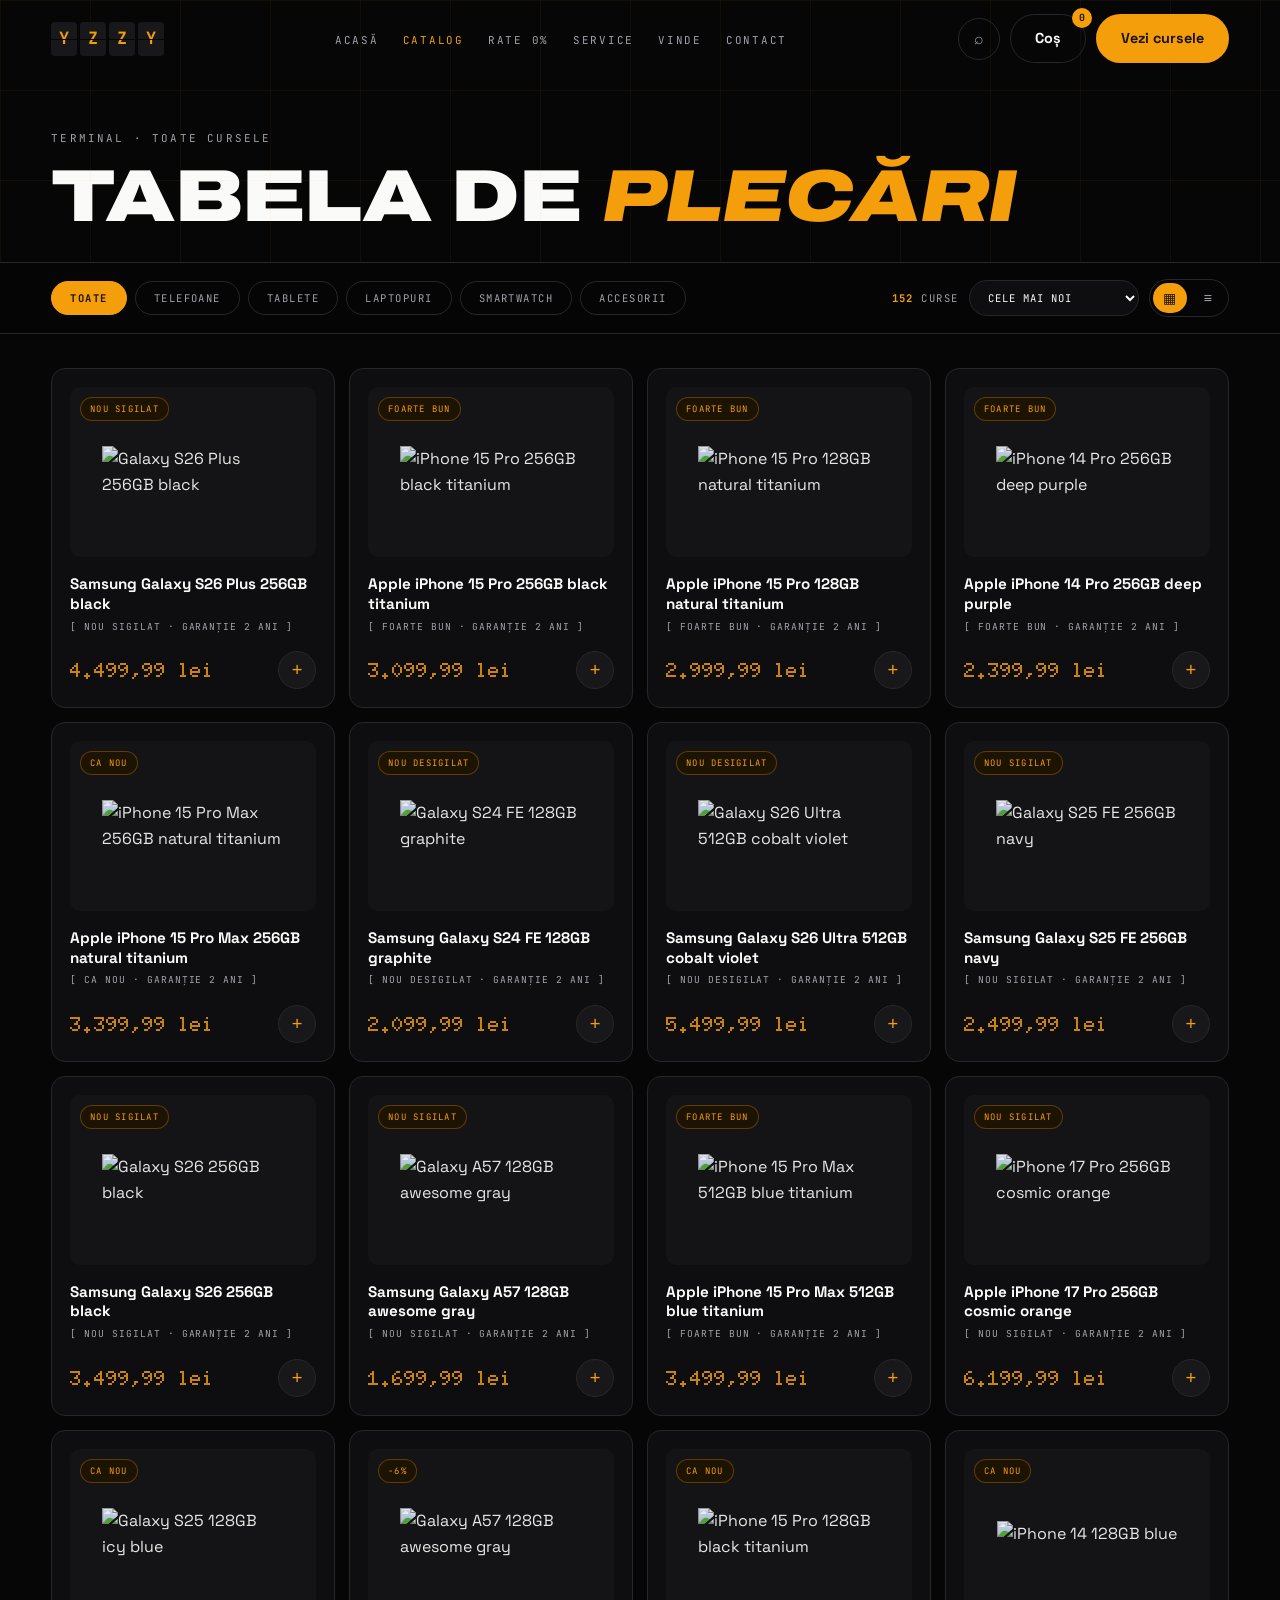
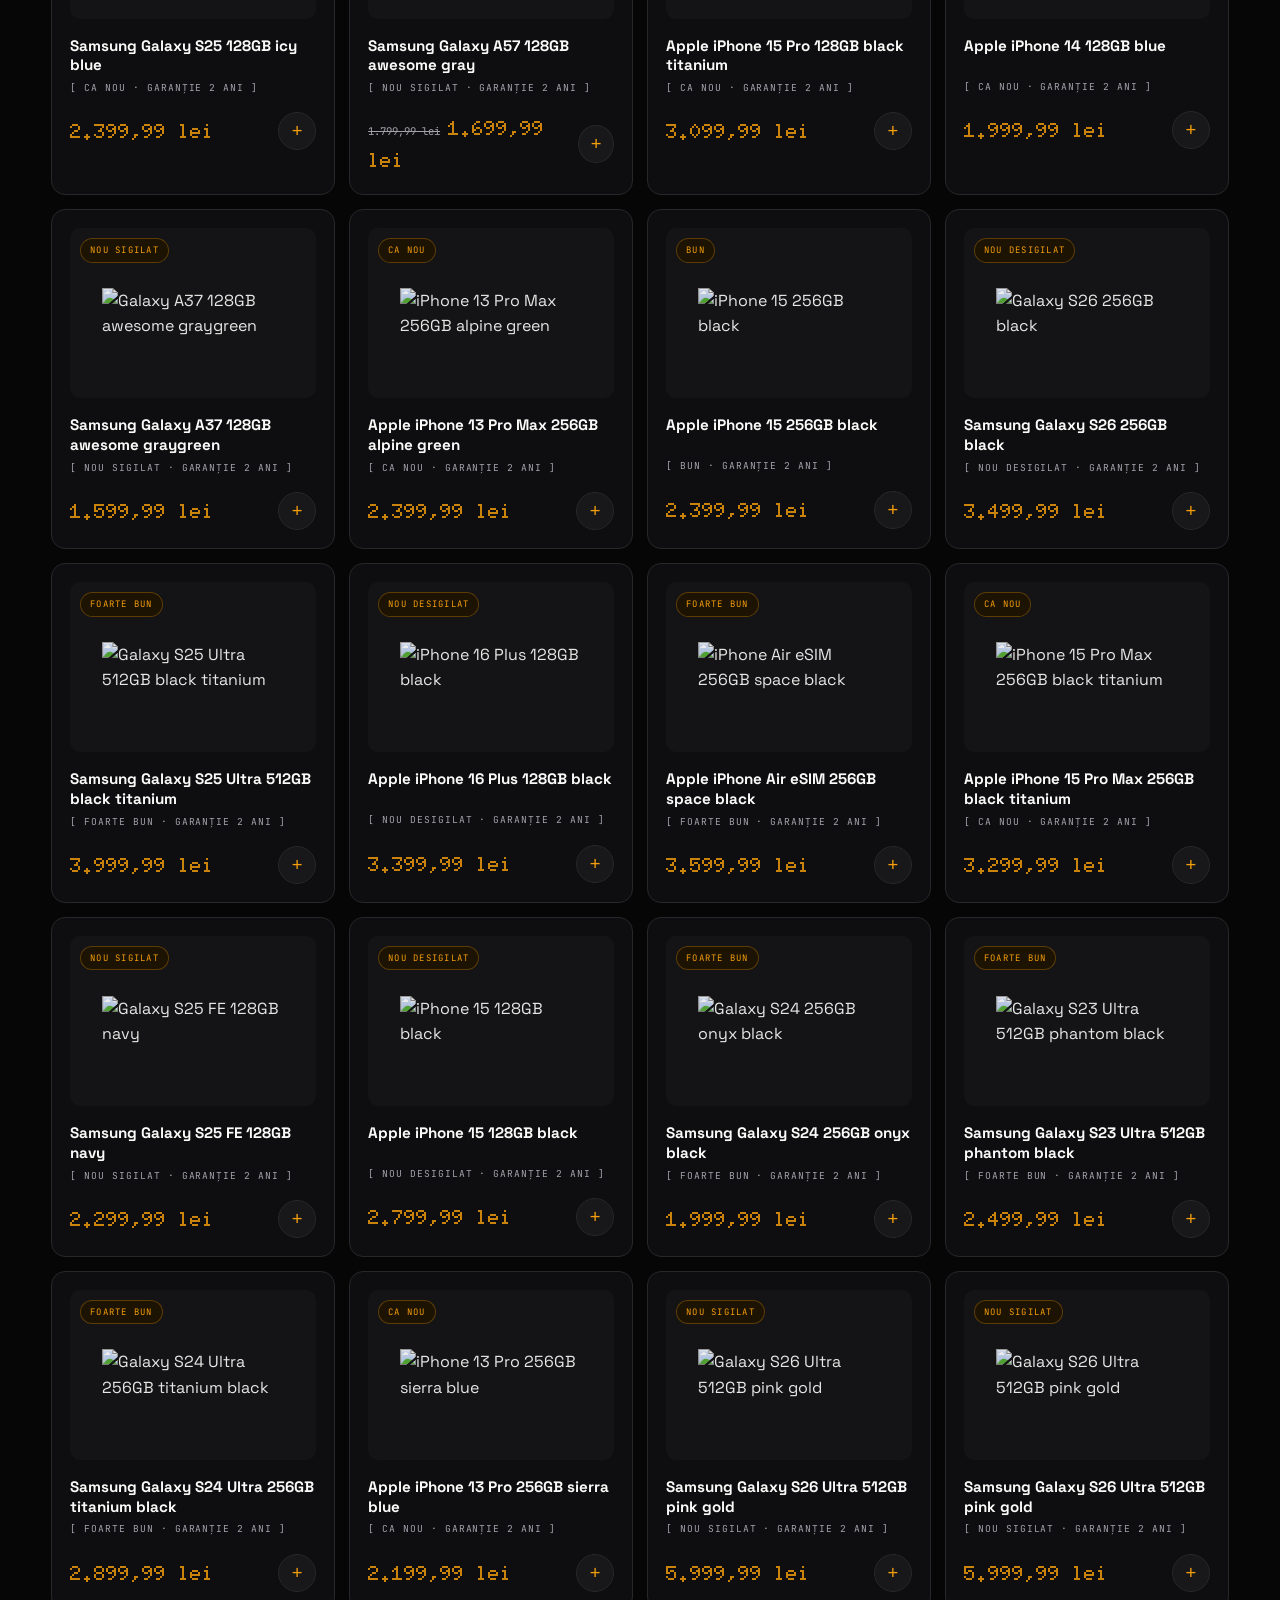
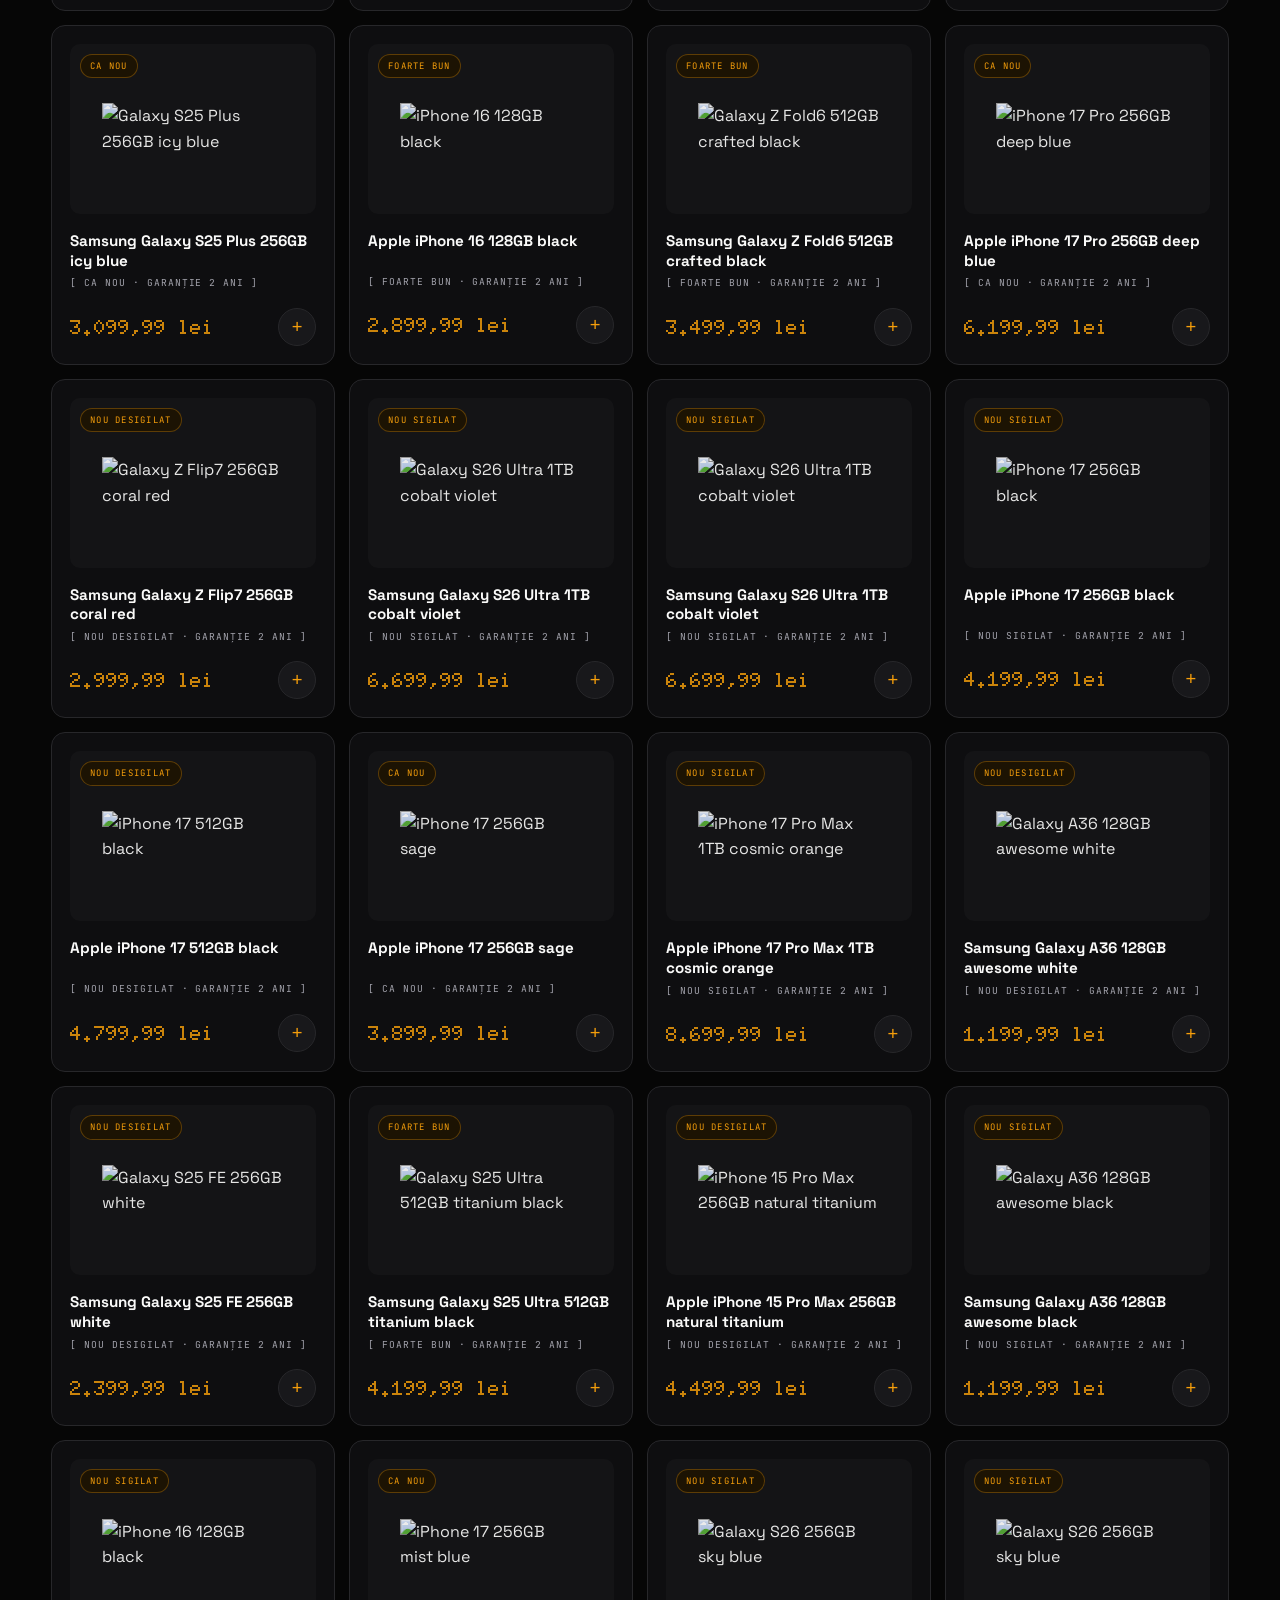
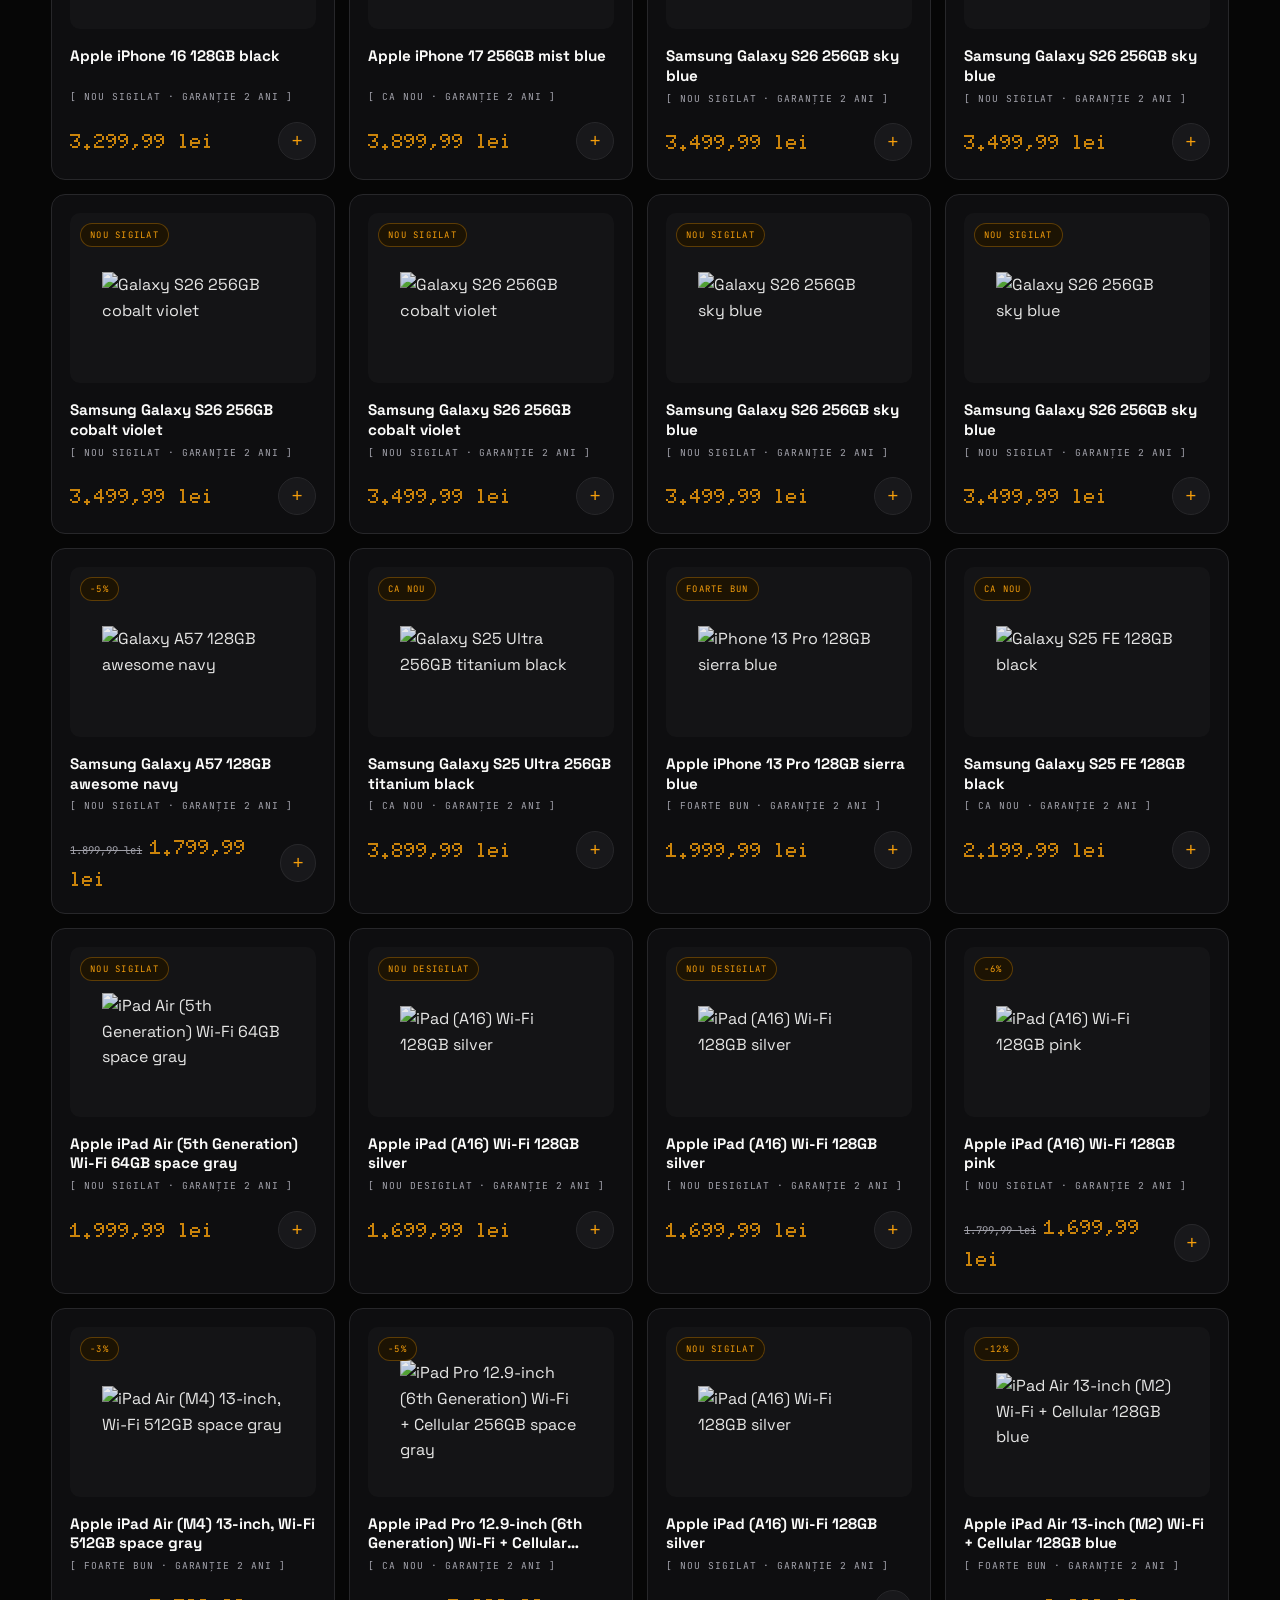
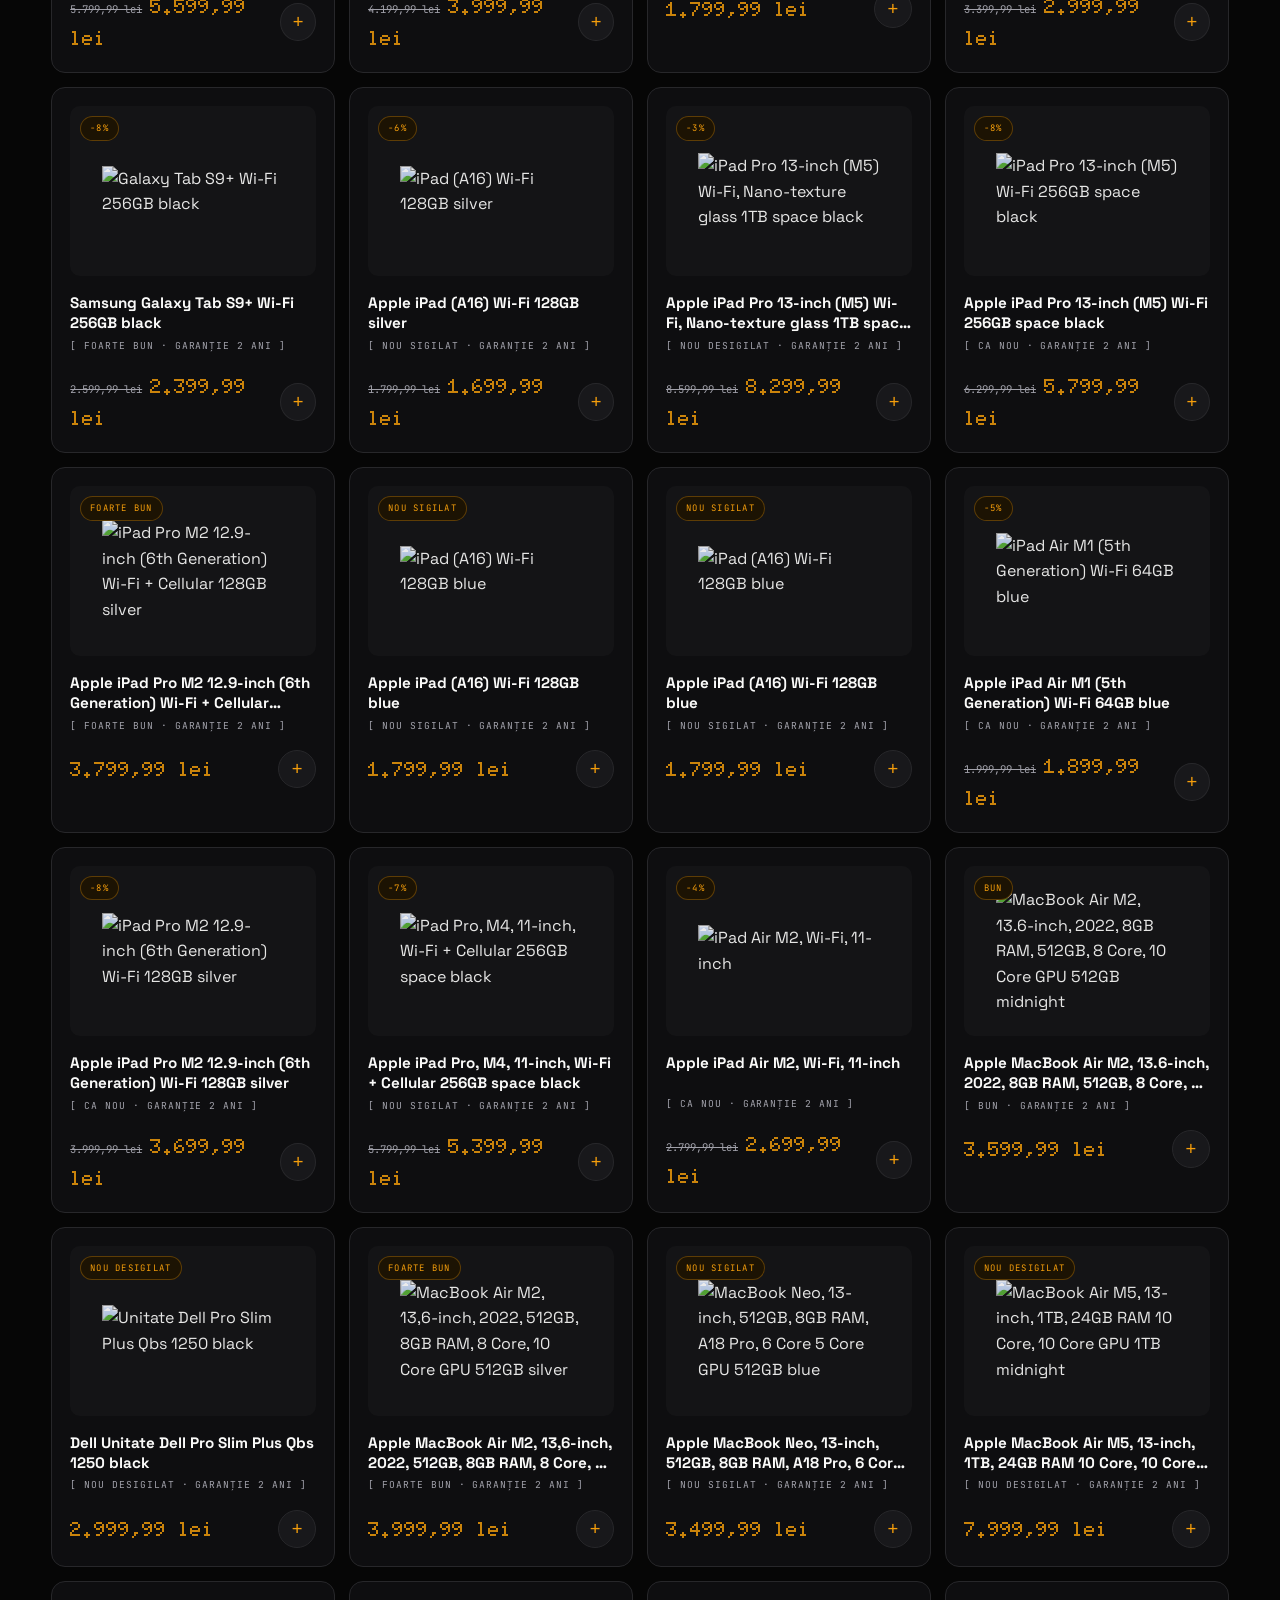
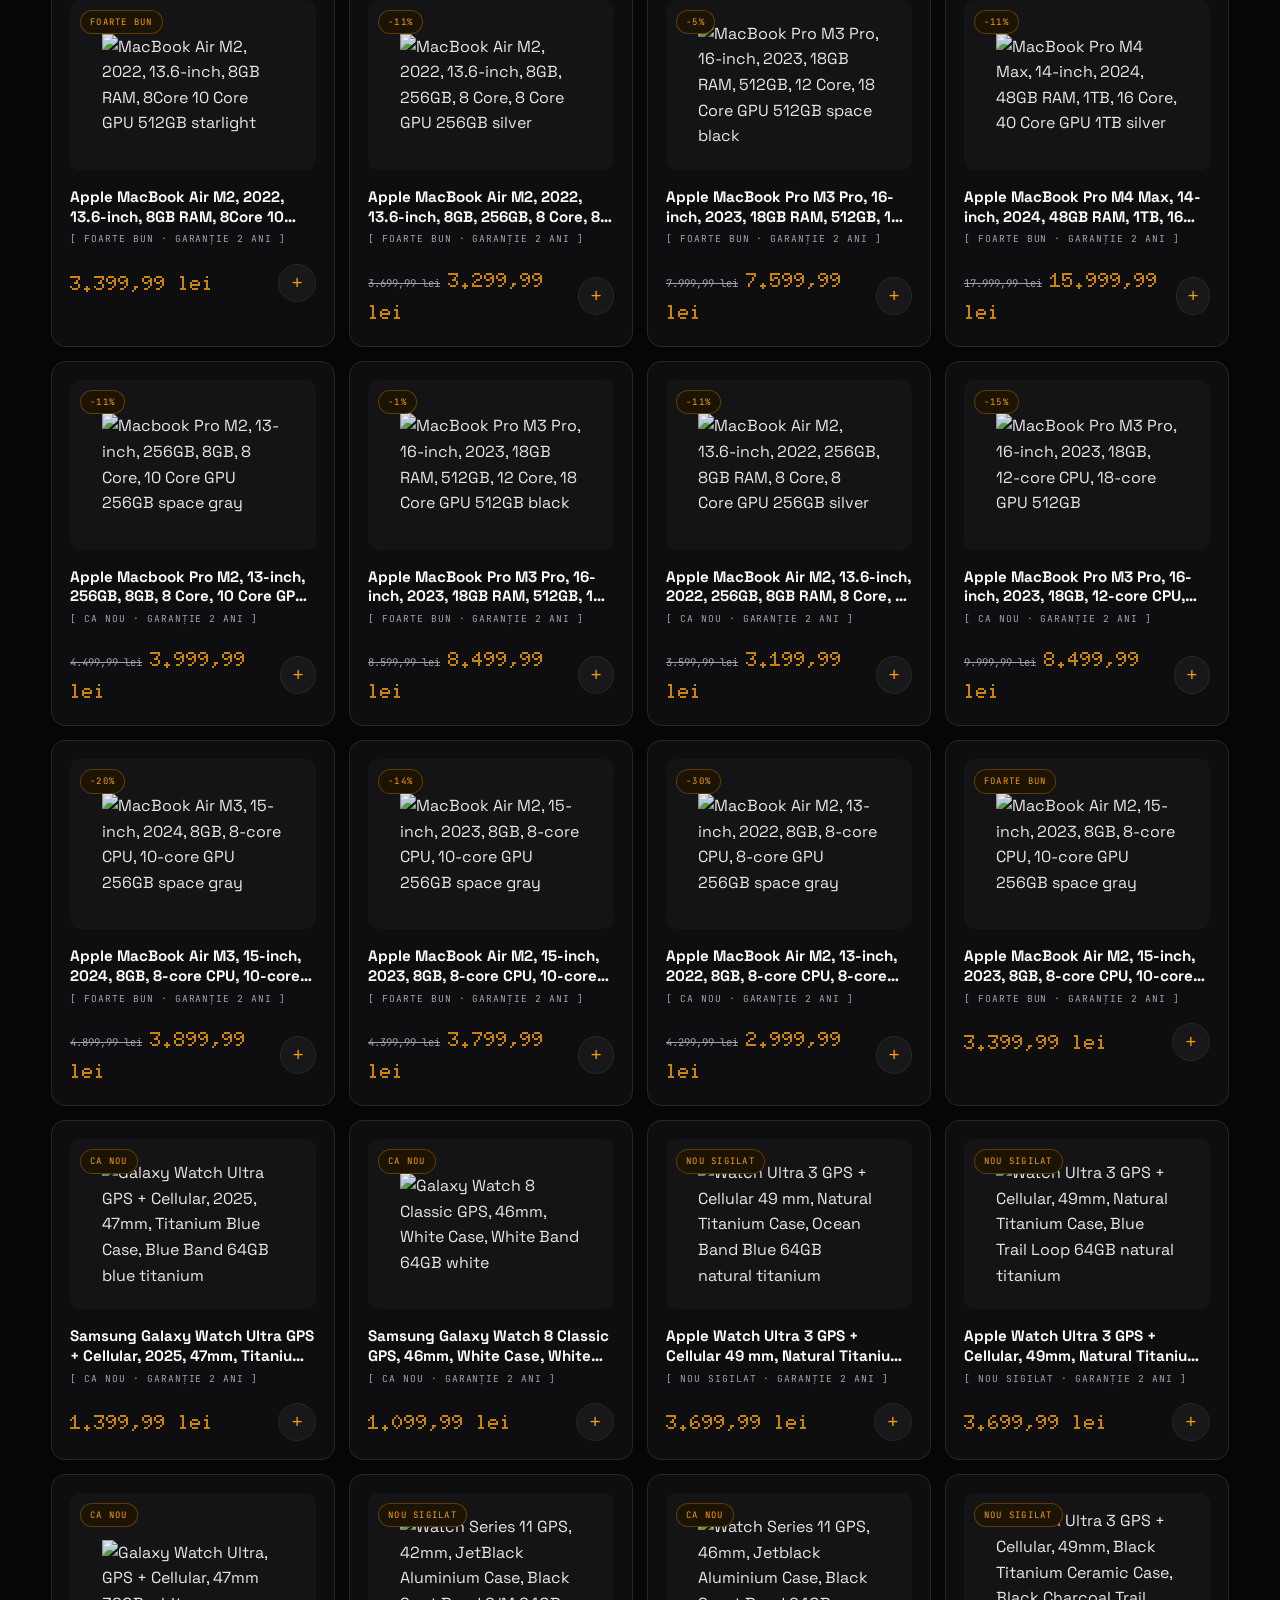
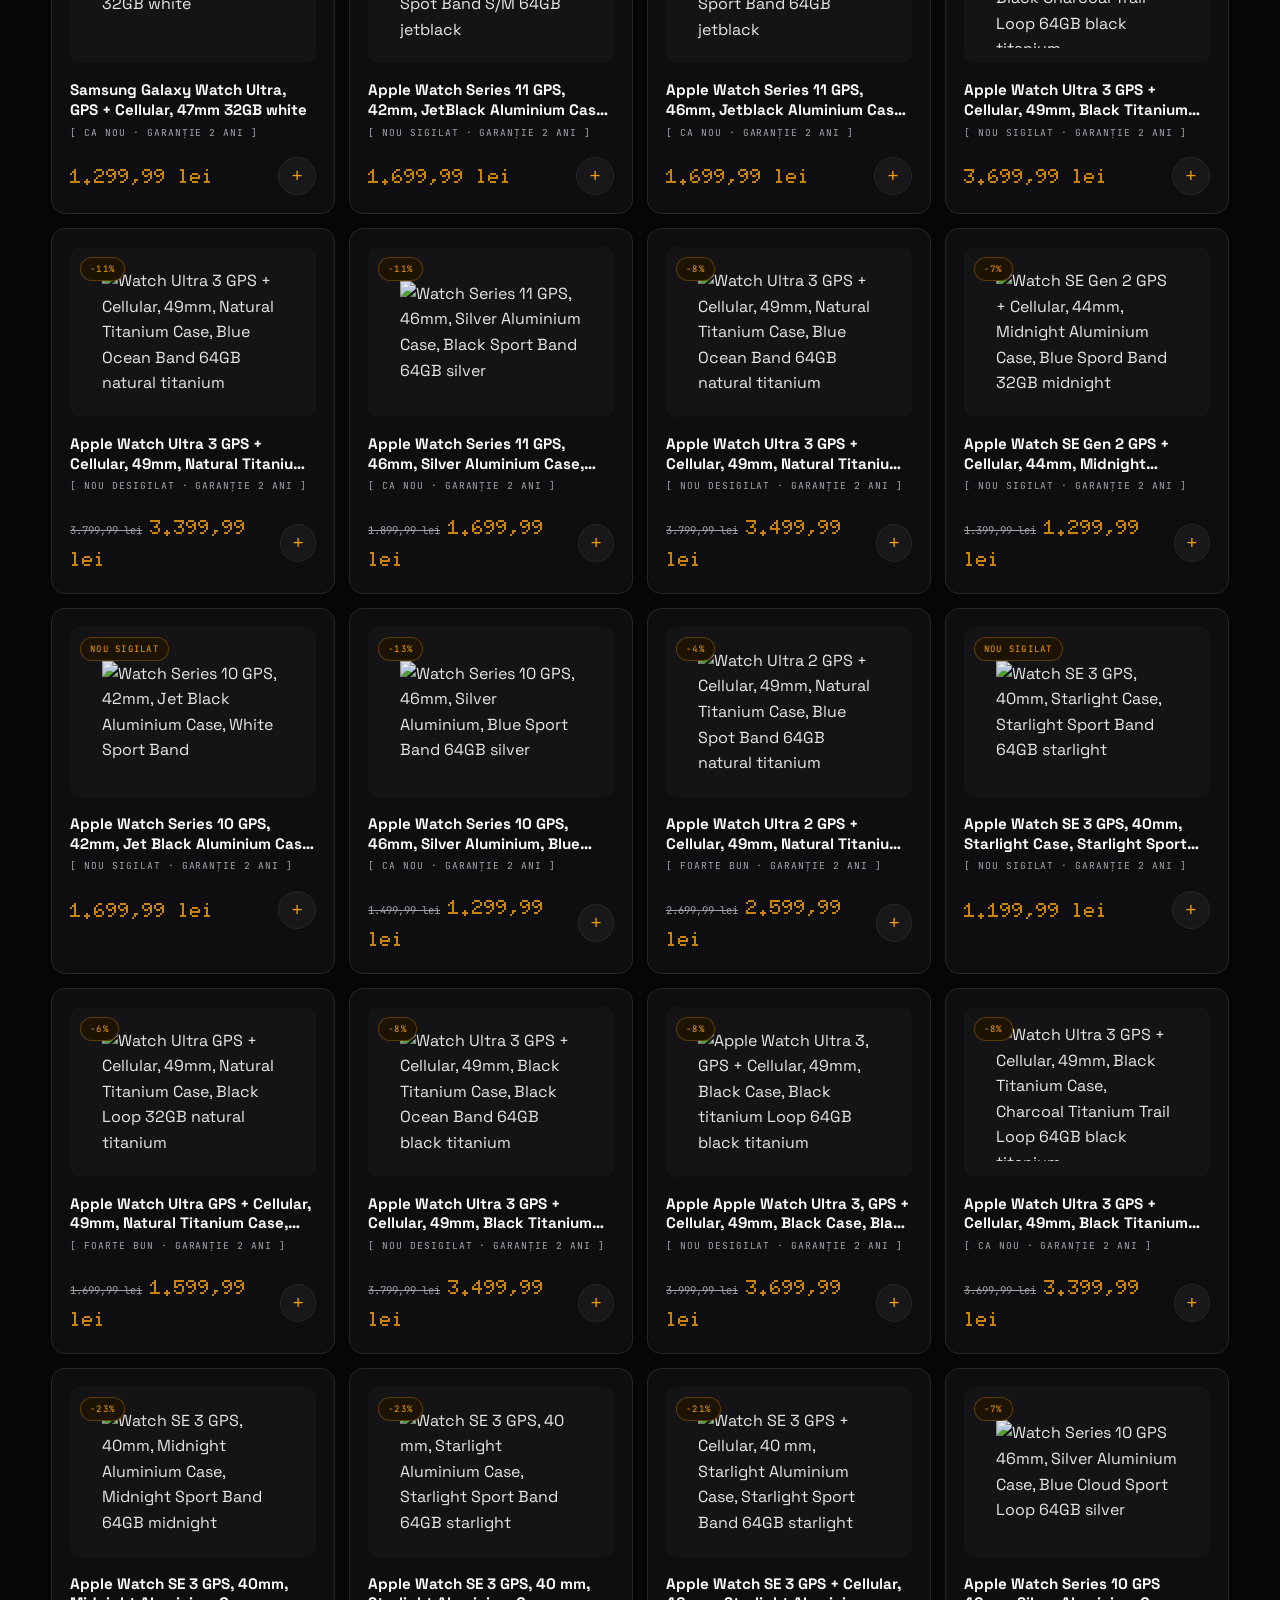
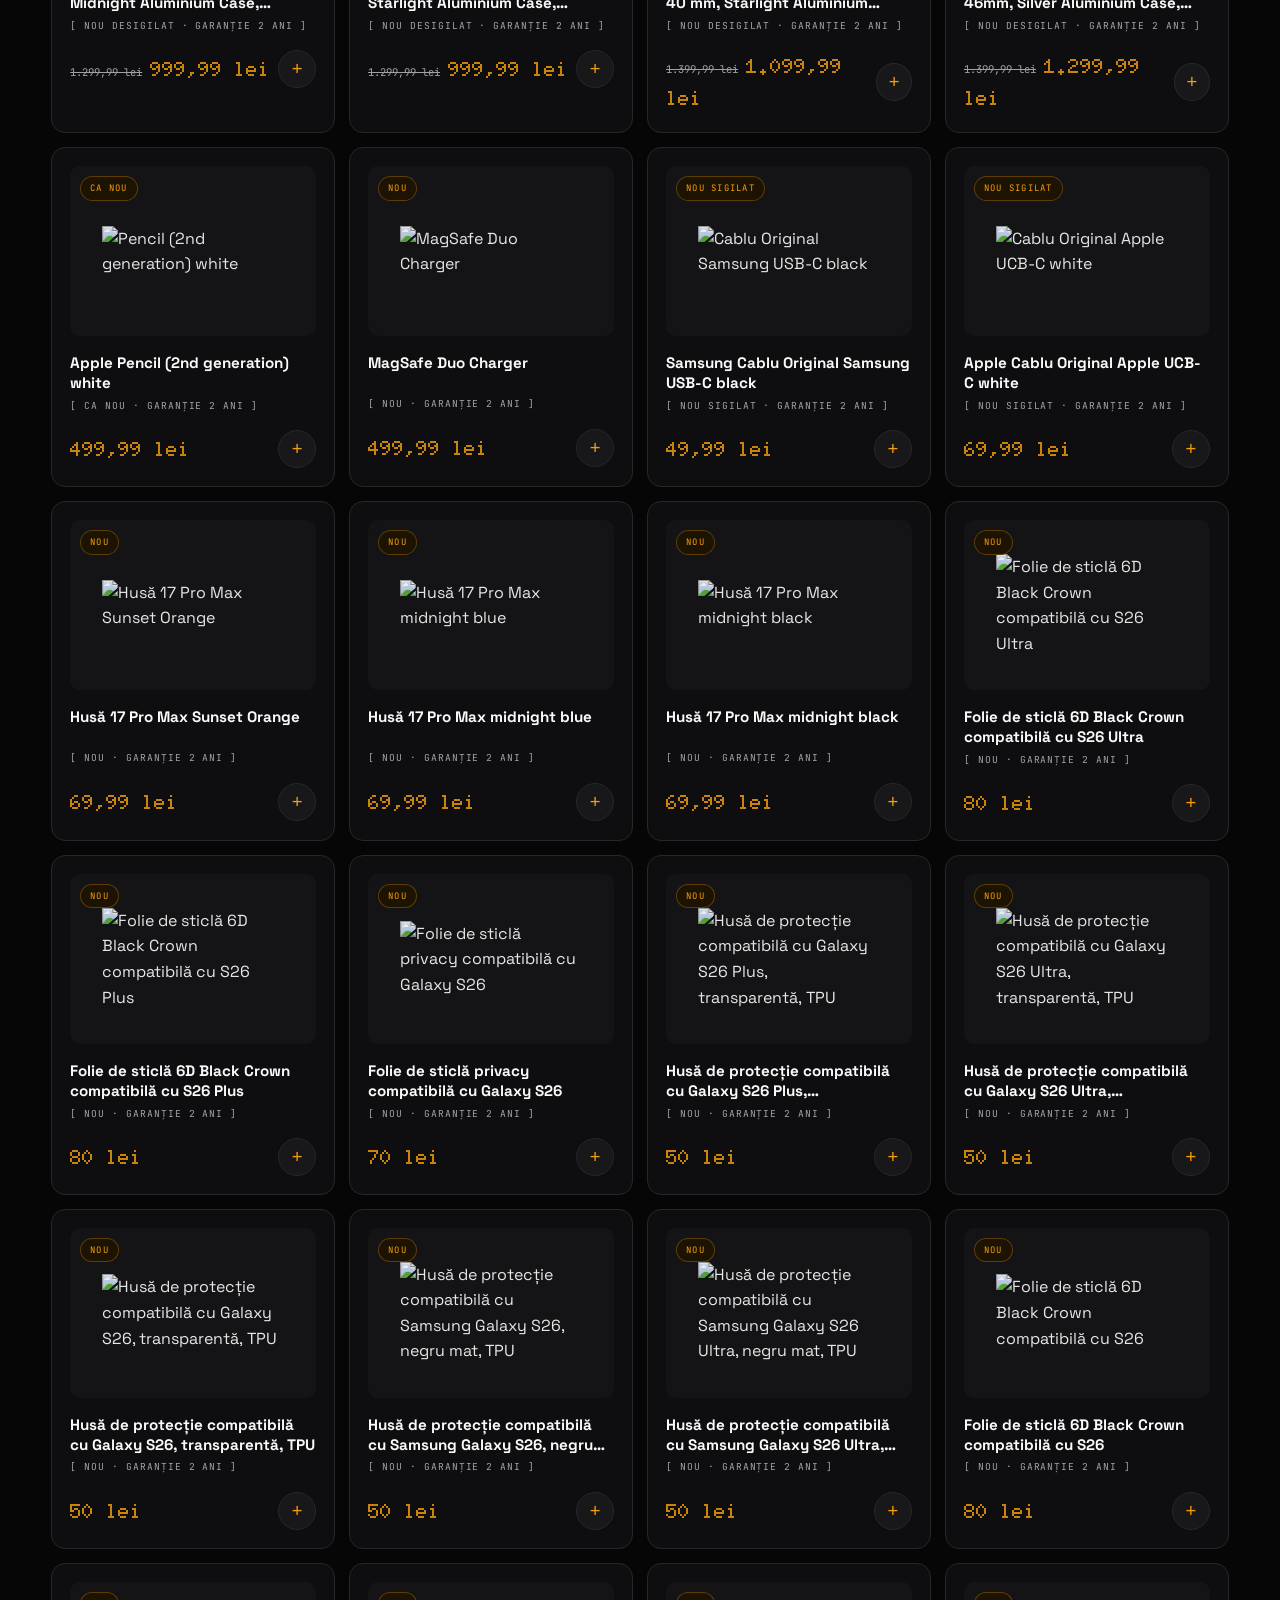
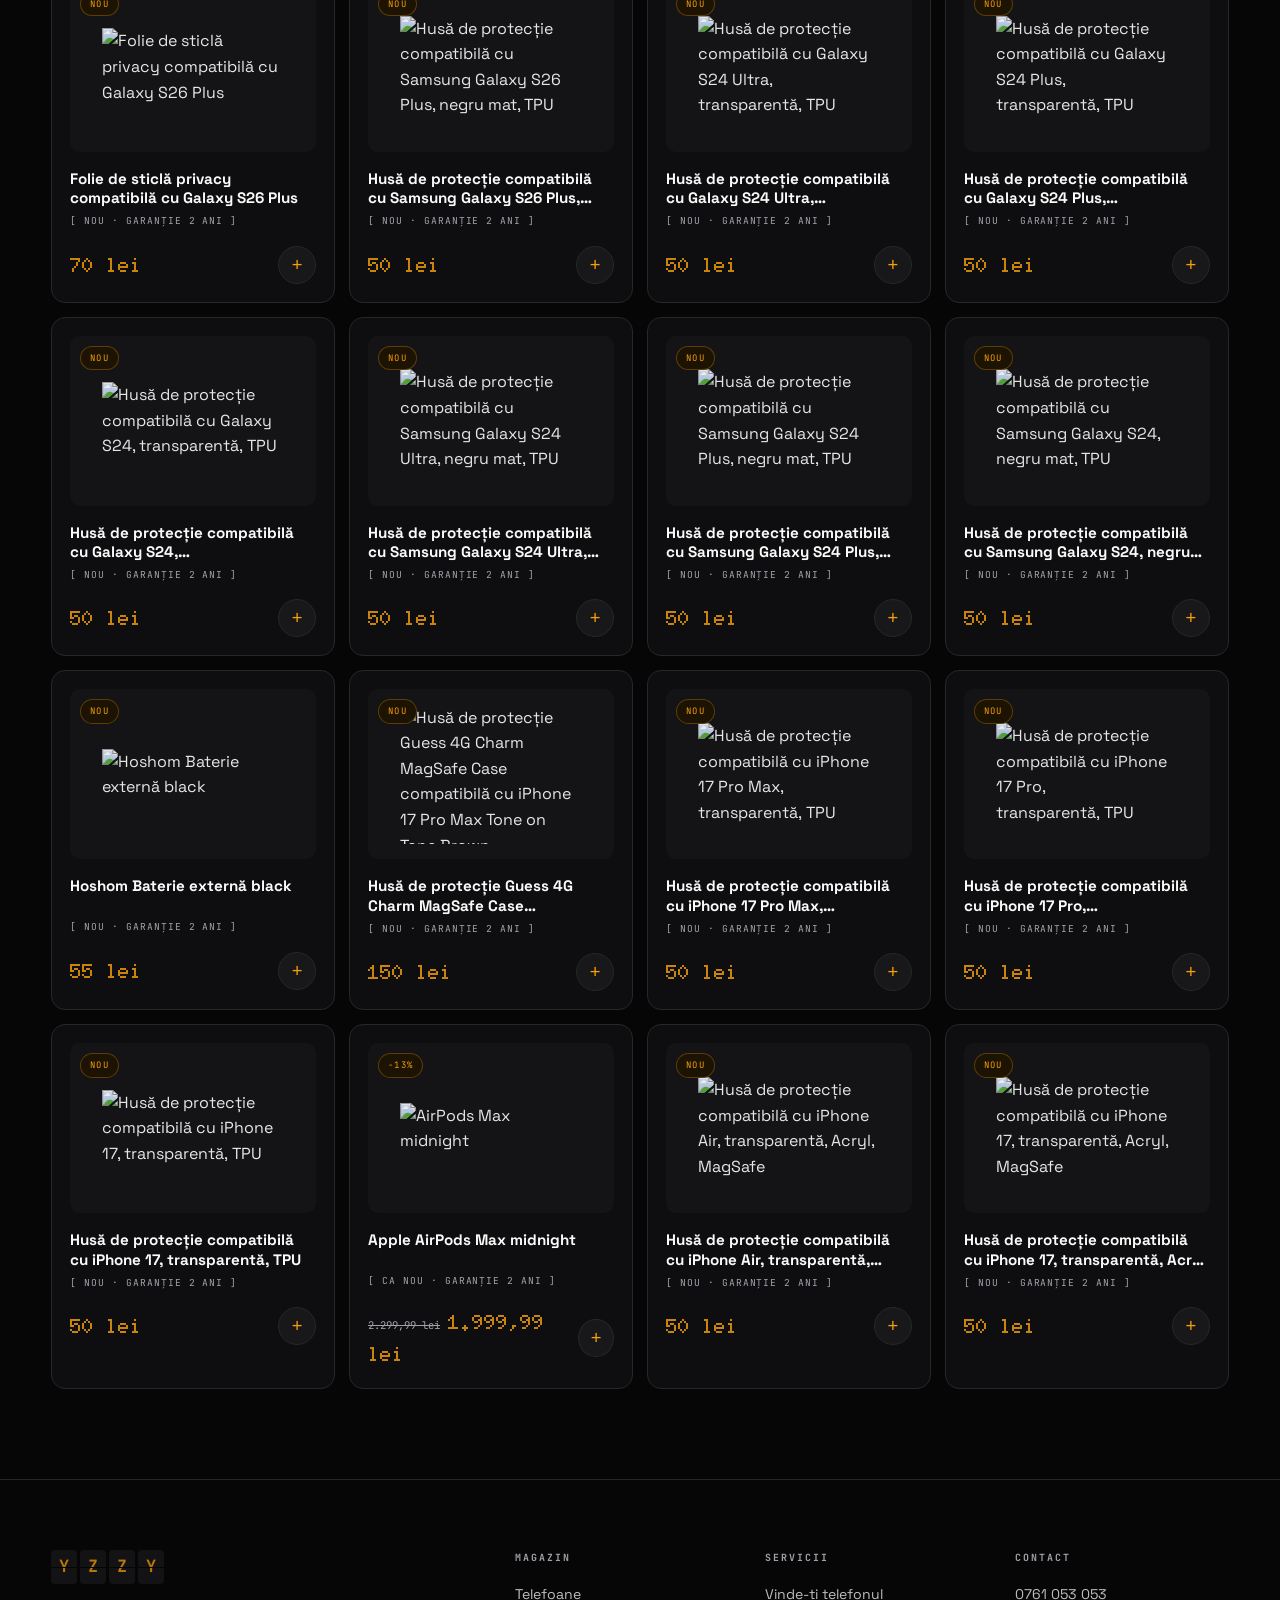
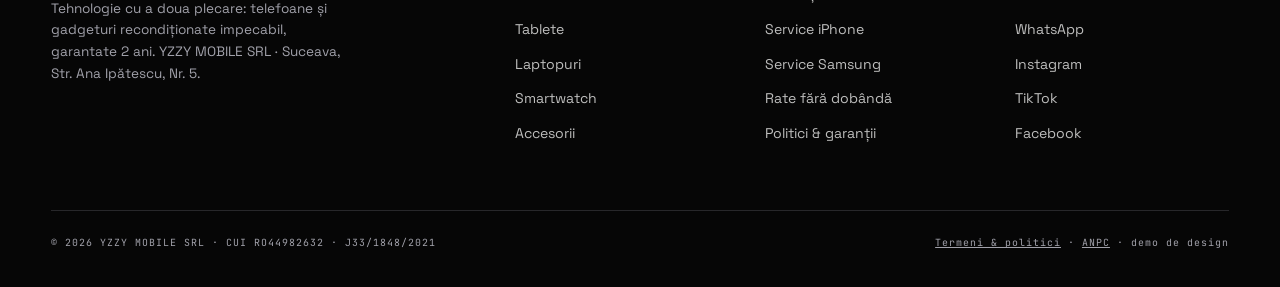
==== catalog.html @ 4cfac31b "YZZY — A doua plecare: site complet multi-pagina, amber pe negru, catalog real" ====
<!DOCTYPE html>
<html lang="ro">
<head>
<meta charset="UTF-8">
<meta name="viewport" content="width=device-width, initial-scale=1.0">
<title>Catalog — YZZY · Toate cursele</title>
<meta name="description" content="Catalogul complet YZZY: telefoane, tablete, laptopuri, smartwatch și accesorii recondiționate, garantate 2 ani.">
<link rel="stylesheet" href="theme.css">
<style>
.cat-hero{padding:130px 4vw 30px}
.cat-hero h1{font-size:clamp(2.4rem,6vw,4.6rem)}
.cat-bar{position:sticky;top:64px;z-index:50;background:rgba(6,6,6,.9);backdrop-filter:blur(14px);padding:16px 4vw;border-top:1px solid var(--linie);border-bottom:1px solid var(--linie);display:flex;gap:16px;align-items:center;justify-content:space-between;flex-wrap:wrap}
.cat-controls{display:flex;gap:10px;align-items:center;flex-wrap:wrap}
.cat-controls select{background:var(--carbune);border:1px solid var(--linie);color:var(--alb);font-family:var(--f-mono);font-size:.66rem;letter-spacing:.1em;text-transform:uppercase;padding:9px 14px;border-radius:100px;cursor:pointer}
.view-toggle{display:flex;gap:4px;border:1px solid var(--linie);border-radius:100px;padding:3px}
.view-toggle button{background:none;border:none;color:var(--gri);width:34px;height:30px;border-radius:100px;cursor:pointer;font-size:.9rem;transition:background .2s,color .2s}
.view-toggle button.active{background:var(--amber);color:var(--fum)}
.count-line{font-family:var(--f-mono);font-size:.66rem;letter-spacing:.14em;text-transform:uppercase;color:var(--gri)}
.count-line b{color:var(--amber)}
.cat-body{padding:34px 4vw 90px}
.board.list-view .pcard-hidden{display:none}
.empty{text-align:center;padding:80px 0;color:var(--gri);font-family:var(--f-mono);letter-spacing:.1em;text-transform:uppercase;font-size:.8rem}
</style>
</head>
<body>
<nav id="nav"></nav>

<header class="cat-hero grid-bg">
  <span class="sec-num" style="display:block;margin-bottom:14px">TERMINAL · TOATE CURSELE</span>
  <h1 class="display">Tabela de <em class="amber">plecări</em></h1>
</header>

<div class="cat-bar">
  <div class="pills" id="catPills"></div>
  <div class="cat-controls">
    <span class="count-line"><b id="resCount">0</b> CURSE</span>
    <select id="sortSel" aria-label="Sortează">
      <option value="new">Cele mai noi</option>
      <option value="price-asc">Preț crescător</option>
      <option value="price-desc">Preț descrescător</option>
    </select>
    <div class="view-toggle">
      <button id="vGrid" class="active" aria-label="Vizualizare carduri">▦</button>
      <button id="vList" aria-label="Vizualizare tabelă">≡</button>
    </div>
  </div>
</div>

<main class="cat-body">
  <div class="pgrid" id="grid"></div>
  <div class="board" id="list" style="display:none">
    <div class="board-row board-head"><span class="col-name">Cursă</span><span class="col-state">Stare</span><span class="col-tag">Control</span><span class="col-price">Preț</span></div>
    <div id="listRows"></div>
  </div>
  <div class="empty" id="empty" style="display:none">Nicio cursă pe această destinație.</div>
</main>

<footer id="footer"></footer>

<script src="data/catalog.js"></script>
<script src="app.js"></script>
<script>
renderNav('catalog.html');
renderFooter(document.getElementById('footer'));

let activeCat=qs('cat')||'toate';
let sortMode='new';
let view='grid';

const pills=[{key:'toate',label:'Toate'}].concat(CATS.map(c=>({key:c.key,label:c.label})));
document.getElementById('catPills').innerHTML=pills.map(p=>
  `<button class="pill${p.key===activeCat?' active':''}" data-cat="${p.key}">${p.label}</button>`).join('');

function current(){
  let list=activeCat==='toate'?P.slice():P.filter(p=>p.cat===activeCat);
  if(sortMode==='price-asc')list.sort((a,b)=>a.price-b.price);
  else if(sortMode==='price-desc')list.sort((a,b)=>b.price-a.price);
  return list;
}
function render(){
  const list=current();
  document.getElementById('resCount').textContent=list.length;
  const grid=document.getElementById('grid'),listEl=document.getElementById('list'),rows=document.getElementById('listRows'),empty=document.getElementById('empty');
  empty.style.display=list.length?'none':'block';
  if(view==='grid'){
    grid.style.display='';listEl.style.display='none';
    grid.innerHTML=list.map(cardHTML).join('');
    initSpotlight(grid);bindAddButtons(grid);
  }else{
    grid.style.display='none';listEl.style.display=list.length?'':'none';
    rows.innerHTML=list.map(p=>`<a class="board-row" href="produs.html?id=${p.id}">
      <span class="col-name">${p.brand} ${p.name}</span>
      <span class="col-state">${p.on_sale&&p.regular>p.price?'<span class="amber">OFERTĂ</span>':'SOSIT'}</span>
      <span class="col-tag">[ ${p.condition.toUpperCase()} · GARANȚIE 2 ANI ]</span>
      <span class="col-price">${fmtLei(p.price)}</span></a>`).join('');
  }
}
document.getElementById('catPills').addEventListener('click',e=>{
  const b=e.target.closest('[data-cat]');if(!b)return;
  activeCat=b.dataset.cat;
  document.querySelectorAll('#catPills .pill').forEach(x=>x.classList.toggle('active',x.dataset.cat===activeCat));
  history.replaceState(null,'',activeCat==='toate'?'catalog.html':'catalog.html?cat='+activeCat);
  render();
});
document.getElementById('sortSel').addEventListener('change',e=>{sortMode=e.target.value;render()});
document.getElementById('vGrid').addEventListener('click',()=>{view='grid';document.getElementById('vGrid').classList.add('active');document.getElementById('vList').classList.remove('active');render()});
document.getElementById('vList').addEventListener('click',()=>{view='list';document.getElementById('vList').classList.add('active');document.getElementById('vGrid').classList.remove('active');render()});
render();
</script>
</body>
</html>
---- theme.css ----
/* YZZY — A doua plecare · tema comuna (amber pe negru) */
@import url('https://fonts.googleapis.com/css2?family=Archivo:wdth,wght@125,700..900&family=Space+Grotesk:wght@400;500;700&family=JetBrains+Mono:wght@400;500;700&family=Doto:wght@700;900&display=swap');

:root{
  --abis:#060606;
  --carbune:#0E0E10;
  --grafit:#18181B;
  --linie:#27272A;
  --fum:#1C1303;
  --amber:#F59E0B;
  --amber-aprins:#FBBF24;
  --amber-ars:#B45309;
  --alb:#FAFAF9;
  --gri:#A1A1AA;
  --verde:#4ADE80;
  --rosu:#F87171;
  --f-display:'Archivo',sans-serif;
  --f-text:'Space Grotesk',sans-serif;
  --f-mono:'JetBrains Mono',monospace;
  --f-dot:'Doto',sans-serif;
}
*{margin:0;padding:0;box-sizing:border-box}
html{scroll-behavior:smooth}
body{background:var(--abis);color:var(--alb);font-family:var(--f-text);font-size:16px;line-height:1.6;-webkit-font-smoothing:antialiased;overflow-x:hidden}
::selection{background:var(--amber);color:var(--abis)}
a{color:inherit}
img{max-width:100%}

.display{font-family:var(--f-display);font-stretch:125%;font-weight:900;text-transform:uppercase;letter-spacing:-.01em;line-height:.96}
.mono{font-family:var(--f-mono);letter-spacing:.12em;text-transform:uppercase}
.dot{font-family:var(--f-dot);font-weight:900}
.amber{color:var(--amber)}
.muted{color:var(--gri)}

/* grila tehnica de fundal */
.grid-bg{position:relative}
.grid-bg::before{content:"";position:absolute;inset:0;pointer-events:none;
  background-image:linear-gradient(rgba(245,158,11,.05) 1px,transparent 1px),linear-gradient(90deg,rgba(245,158,11,.05) 1px,transparent 1px);
  background-size:90px 90px}

/* ---------- nav ---------- */
nav{position:fixed;top:0;left:0;right:0;z-index:100;display:flex;align-items:center;justify-content:space-between;gap:16px;padding:14px 4vw;transition:background .3s,border-color .3s;border-bottom:1px solid transparent}
nav.scrolled{background:rgba(6,6,6,.85);backdrop-filter:blur(16px);border-bottom-color:var(--linie)}
.logo{display:flex;gap:3px;text-decoration:none}
.logo .tile{position:relative;display:grid;place-items:center;width:26px;height:34px;background:var(--grafit);border-radius:4px;font-family:var(--f-mono);font-weight:700;font-size:17px;color:var(--amber);overflow:hidden}
.logo .tile::after{content:"";position:absolute;left:0;right:0;top:50%;height:1px;background:var(--abis)}
.logo .tile span{transition:transform .08s}
.nav-links{display:flex;gap:24px;list-style:none}
.nav-links a{font-family:var(--f-mono);font-size:.68rem;letter-spacing:.16em;text-transform:uppercase;color:var(--gri);text-decoration:none;transition:color .2s;padding:6px 0}
.nav-links a:hover,.nav-links a.active{color:var(--amber)}
.nav-cta{display:flex;gap:10px;align-items:center}
.btn{display:inline-flex;align-items:center;justify-content:center;gap:8px;font-family:var(--f-text);font-weight:700;font-size:.9rem;padding:12px 24px;border-radius:100px;text-decoration:none;border:1px solid transparent;cursor:pointer;transition:transform .2s,background .2s,color .2s,border-color .2s,box-shadow .3s}
.btn:hover{transform:translateY(-1px)}
.btn-amber{background:var(--amber);color:var(--fum)}
.btn-amber:hover{background:var(--amber-aprins);box-shadow:0 0 32px rgba(245,158,11,.35)}
.btn-ghost{border-color:var(--linie);color:var(--alb)}
.btn-ghost:hover{border-color:var(--amber);color:var(--amber)}
#cartBtn{position:relative}
.cart-count{position:absolute;top:-7px;right:-7px;min-width:20px;height:20px;border-radius:100px;background:var(--amber);color:var(--fum);font-family:var(--f-mono);font-size:.62rem;font-weight:700;display:grid;place-items:center;padding:0 5px}
.icon-btn{width:42px;height:42px;border-radius:50%;border:1px solid var(--linie);background:none;color:var(--gri);cursor:pointer;display:grid;place-items:center;font-size:1rem;transition:color .2s,border-color .2s}
.icon-btn:hover{color:var(--amber);border-color:var(--amber)}
@media(max-width:980px){.nav-links{display:none}}

/* ---------- ticker ---------- */
.ticker{background:var(--fum);border-top:1px solid rgba(245,158,11,.15);border-bottom:1px solid rgba(245,158,11,.15);overflow:hidden;padding:11px 0}
.ticker-track{display:flex;gap:46px;width:max-content;animation:tick 30s linear infinite}
.ticker-track:hover{animation-play-state:paused}
.ticker-track span{font-family:var(--f-mono);font-size:.68rem;letter-spacing:.16em;text-transform:uppercase;color:var(--amber);white-space:nowrap}
.ticker-track i{font-style:normal;color:var(--amber-ars)}
@keyframes tick{to{transform:translateX(-50%)}}

/* ---------- sectiuni ---------- */
section{padding:90px 4vw;position:relative}
.sec-head{display:flex;align-items:flex-end;justify-content:space-between;gap:24px;margin-bottom:48px;flex-wrap:wrap}
.sec-num{font-family:var(--f-mono);font-size:.68rem;letter-spacing:.2em;color:var(--gri)}
.sec-title{font-family:var(--f-display);font-stretch:125%;font-weight:900;text-transform:uppercase;font-size:clamp(1.9rem,4.5vw,3.4rem);letter-spacing:-.01em;line-height:1}
.sec-title em{font-style:normal;color:var(--amber)}
.reveal{opacity:0;transform:translateY(36px);transition:opacity .7s cubic-bezier(.22,1,.36,1),transform .7s cubic-bezier(.22,1,.36,1)}
.reveal.in{opacity:1;transform:none}

/* ---------- tabela / board ---------- */
.board{background:var(--carbune);border:1px solid var(--linie);border-radius:14px;overflow:hidden}
.board-row{display:flex;gap:14px;align-items:center;padding:13px 20px;border-bottom:1px solid #1A1A1D;font-family:var(--f-mono);font-size:.74rem;letter-spacing:.08em;text-transform:uppercase;text-decoration:none;transition:background .2s}
.board-row:last-child{border-bottom:none}
a.board-row:hover{background:var(--grafit)}
.board-row .col-name{flex:2;color:var(--alb);white-space:nowrap;overflow:hidden;text-overflow:ellipsis}
.board-row .col-state{width:110px;color:var(--verde);flex:none}
.board-row .col-tag{flex:1.4;color:var(--gri);white-space:nowrap;overflow:hidden;text-overflow:ellipsis}
.board-row .col-price{color:var(--amber);font-family:var(--f-dot);font-weight:900;font-size:.95rem;flex:none}
.board-head{background:var(--grafit);color:var(--gri);font-size:.62rem}
.board-head .col-state,.board-head .col-price{color:var(--gri);font-family:var(--f-mono);font-weight:400;font-size:.62rem}

/* ---------- carduri produs ---------- */
.pgrid{display:grid;grid-template-columns:repeat(4,1fr);gap:14px}
.pcard{position:relative;background:var(--carbune);border:1px solid var(--linie);border-radius:14px;padding:18px;display:flex;flex-direction:column;gap:5px;text-decoration:none;color:var(--alb);transition:transform .3s cubic-bezier(.22,1,.36,1),border-color .3s;overflow:hidden}
.pcard::before{content:"";position:absolute;inset:-1px;border-radius:14px;padding:1px;background:radial-gradient(220px circle at var(--mx,50%) var(--my,50%),rgba(245,158,11,.7),transparent 70%);-webkit-mask:linear-gradient(#fff 0 0) content-box,linear-gradient(#fff 0 0);-webkit-mask-composite:xor;mask-composite:exclude;opacity:0;transition:opacity .3s;pointer-events:none}
.pcard:hover{transform:translateY(-5px)}
.pcard:hover::before{opacity:1}
.pvis{position:relative;height:170px;border-radius:10px;background:#141416;display:grid;place-items:center;margin-bottom:12px;overflow:hidden}
.pvis img{max-width:74%;max-height:82%;object-fit:contain;filter:brightness(.92);transition:filter .3s,transform .35s}
.pcard:hover .pvis img{filter:brightness(1.05);transform:scale(1.05)}
.ptag{position:absolute;top:10px;left:10px;font-family:var(--f-mono);font-size:.56rem;letter-spacing:.14em;text-transform:uppercase;color:var(--amber);background:var(--fum);border:1px solid rgba(245,158,11,.3);padding:4px 9px;border-radius:100px;z-index:1}
.pname{font-weight:700;font-size:.95rem;line-height:1.3;display:-webkit-box;-webkit-line-clamp:2;-webkit-box-orient:vertical;overflow:hidden;min-height:2.5em}
.pstate{font-family:var(--f-mono);font-size:.6rem;letter-spacing:.1em;text-transform:uppercase;color:var(--gri)}
.pfoot{display:flex;align-items:center;justify-content:space-between;margin-top:12px}
.pprice{font-family:var(--f-dot);font-weight:900;font-size:1.25rem;color:var(--amber)}
.pprice s{font-family:var(--f-mono);font-weight:400;font-size:.66rem;color:var(--gri);margin-right:8px;letter-spacing:0}
.padd{width:38px;height:38px;border-radius:50%;background:var(--grafit);border:1px solid var(--linie);color:var(--amber);font-size:1.15rem;cursor:pointer;display:grid;place-items:center;transition:background .2s,transform .2s,border-color .2s}
.padd:hover{background:var(--amber);color:var(--fum);transform:scale(1.1);border-color:var(--amber)}
@media(max-width:1100px){.pgrid{grid-template-columns:repeat(3,1fr)}}
@media(max-width:820px){.pgrid{grid-template-columns:repeat(2,1fr)}}
@media(max-width:520px){.pgrid{grid-template-columns:1fr}}

/* ---------- pills / filtre ---------- */
.pills{display:flex;gap:8px;flex-wrap:wrap}
.pill{font-family:var(--f-mono);font-size:.66rem;letter-spacing:.14em;text-transform:uppercase;padding:9px 18px;border-radius:100px;border:1px solid var(--linie);background:none;color:var(--gri);cursor:pointer;transition:all .2s;text-decoration:none}
.pill:hover{border-color:var(--amber);color:var(--amber)}
.pill.active{background:var(--amber);color:var(--fum);border-color:var(--amber);font-weight:700}

/* ---------- parteneri (lightbox tiles) ---------- */
.partner-tile{background:var(--alb);border-radius:12px;padding:16px 20px;display:grid;place-items:center;text-decoration:none;border:1px solid var(--linie);transition:transform .25s,box-shadow .3s,border-color .25s;min-height:84px}
.partner-tile img{max-height:44px;max-width:100%;object-fit:contain}
.partner-tile:hover{transform:translateY(-3px);border-color:var(--amber);box-shadow:0 0 36px rgba(245,158,11,.25)}

/* ---------- footer ---------- */
footer{border-top:1px solid var(--linie);padding:70px 4vw 36px;background:var(--abis)}
.foot-grid{display:grid;grid-template-columns:2fr 1fr 1fr 1fr;gap:36px;margin-bottom:56px}
.foot-grid h5{font-family:var(--f-mono);font-size:.62rem;letter-spacing:.2em;text-transform:uppercase;color:var(--gri);margin-bottom:16px}
.foot-grid ul{list-style:none}
.foot-grid li{margin-bottom:9px}
.foot-grid a{color:var(--alb);text-decoration:none;font-size:.88rem;opacity:.75;transition:opacity .2s,color .2s}
.foot-grid a:hover{opacity:1;color:var(--amber)}
.foot-brand p{color:var(--gri);font-size:.85rem;max-width:300px;margin-top:14px}
.foot-bottom{display:flex;justify-content:space-between;gap:18px;flex-wrap:wrap;border-top:1px solid var(--linie);padding-top:24px;font-family:var(--f-mono);font-size:.62rem;letter-spacing:.1em;color:var(--gri)}
.foot-bottom a{color:inherit}
@media(max-width:900px){.foot-grid{grid-template-columns:1fr 1fr}}

/* ---------- toast ---------- */
.toast{position:fixed;bottom:24px;left:50%;transform:translate(-50%,80px);background:var(--grafit);border:1px solid var(--amber);color:var(--alb);font-family:var(--f-mono);font-size:.7rem;letter-spacing:.1em;text-transform:uppercase;padding:13px 22px;border-radius:100px;z-index:300;transition:transform .4s cubic-bezier(.22,1,.36,1);pointer-events:none}
.toast.show{transform:translate(-50%,0)}
.toast b{color:var(--amber)}

/* ---------- search overlay ---------- */
.search-ov{position:fixed;inset:0;background:rgba(6,6,6,.92);backdrop-filter:blur(10px);z-index:250;display:none;padding:14vh 6vw 0;flex-direction:column;align-items:center}
.search-ov.show{display:flex}
.search-ov input{width:min(640px,100%);background:none;border:none;border-bottom:2px solid var(--amber);color:var(--alb);font-family:var(--f-display);font-stretch:125%;font-weight:700;font-size:clamp(1.4rem,4vw,2.4rem);text-transform:uppercase;padding:10px 4px;outline:none}
.search-ov input::placeholder{color:#3F3F46}
.search-res{width:min(640px,100%);margin-top:18px;max-height:50vh;overflow:auto}
.search-res a{display:flex;justify-content:space-between;gap:14px;padding:13px 6px;border-bottom:1px solid var(--linie);text-decoration:none;color:var(--alb);font-size:.9rem;transition:color .15s}
.search-res a:hover{color:var(--amber)}
.search-res a b{font-family:var(--f-dot);color:var(--amber);white-space:nowrap}
.search-close{position:absolute;top:26px;right:5vw}

/* ---------- scan line ---------- */
.scan{position:relative;overflow:hidden}
.scan::after{content:"";position:absolute;left:0;right:0;top:-3px;height:3px;background:linear-gradient(90deg,transparent,var(--amber-aprins),transparent);opacity:0;box-shadow:0 0 18px rgba(251,191,36,.8)}
.scan.scanning::after{animation:scanline 1.1s cubic-bezier(.4,0,.6,1) forwards}
@keyframes scanline{0%{top:-3px;opacity:1}96%{opacity:1}100%{top:100%;opacity:0}}

/* ---------- sigiliu ---------- */
.seal{width:118px;height:118px;flex:none;position:relative;display:grid;place-items:center}
.seal svg{position:absolute;inset:0;animation:spin 22s linear infinite}
.seal .core{width:48px;height:48px;border-radius:50%;background:var(--amber);color:var(--fum);display:grid;place-items:center;font-family:var(--f-display);font-stretch:125%;font-weight:900;font-size:15px}
@keyframes spin{to{transform:rotate(360deg)}}

@media(prefers-reduced-motion:reduce){*{animation-duration:.01ms !important;transition-duration:.01ms !important}}
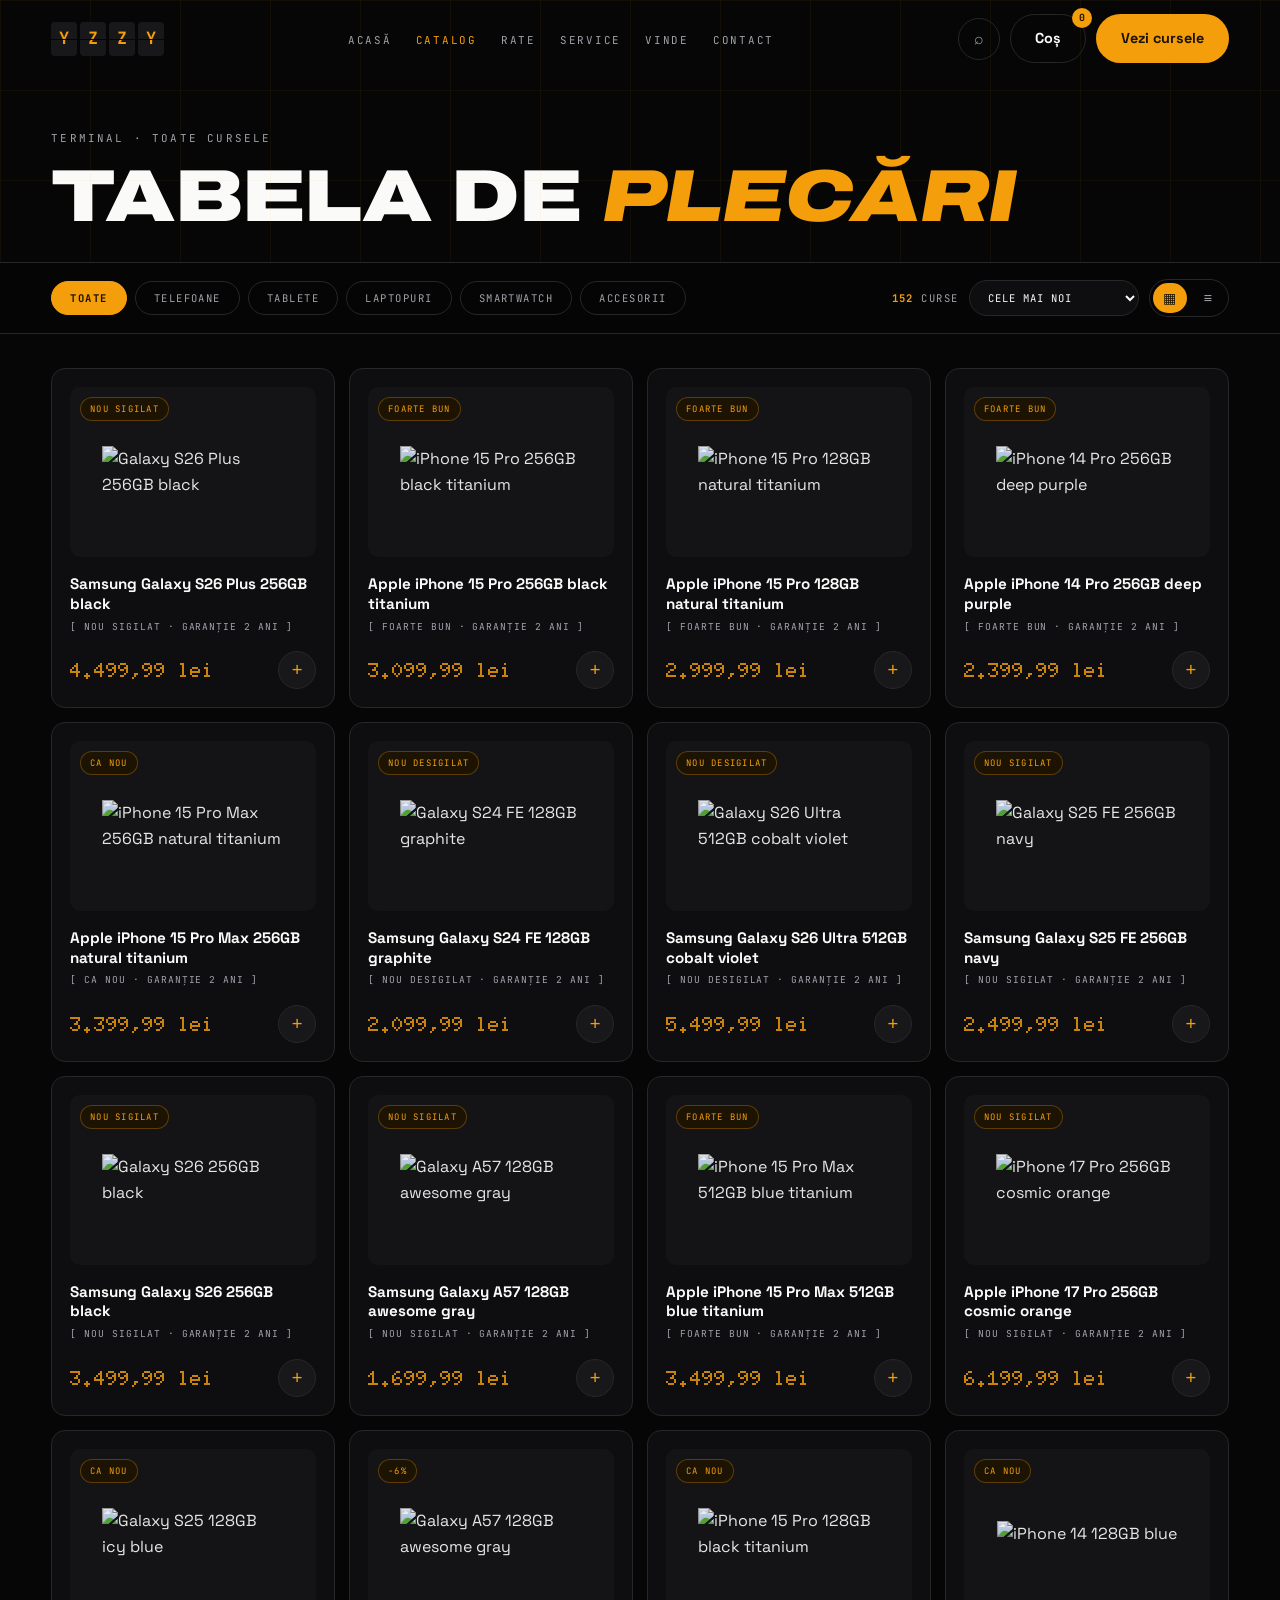
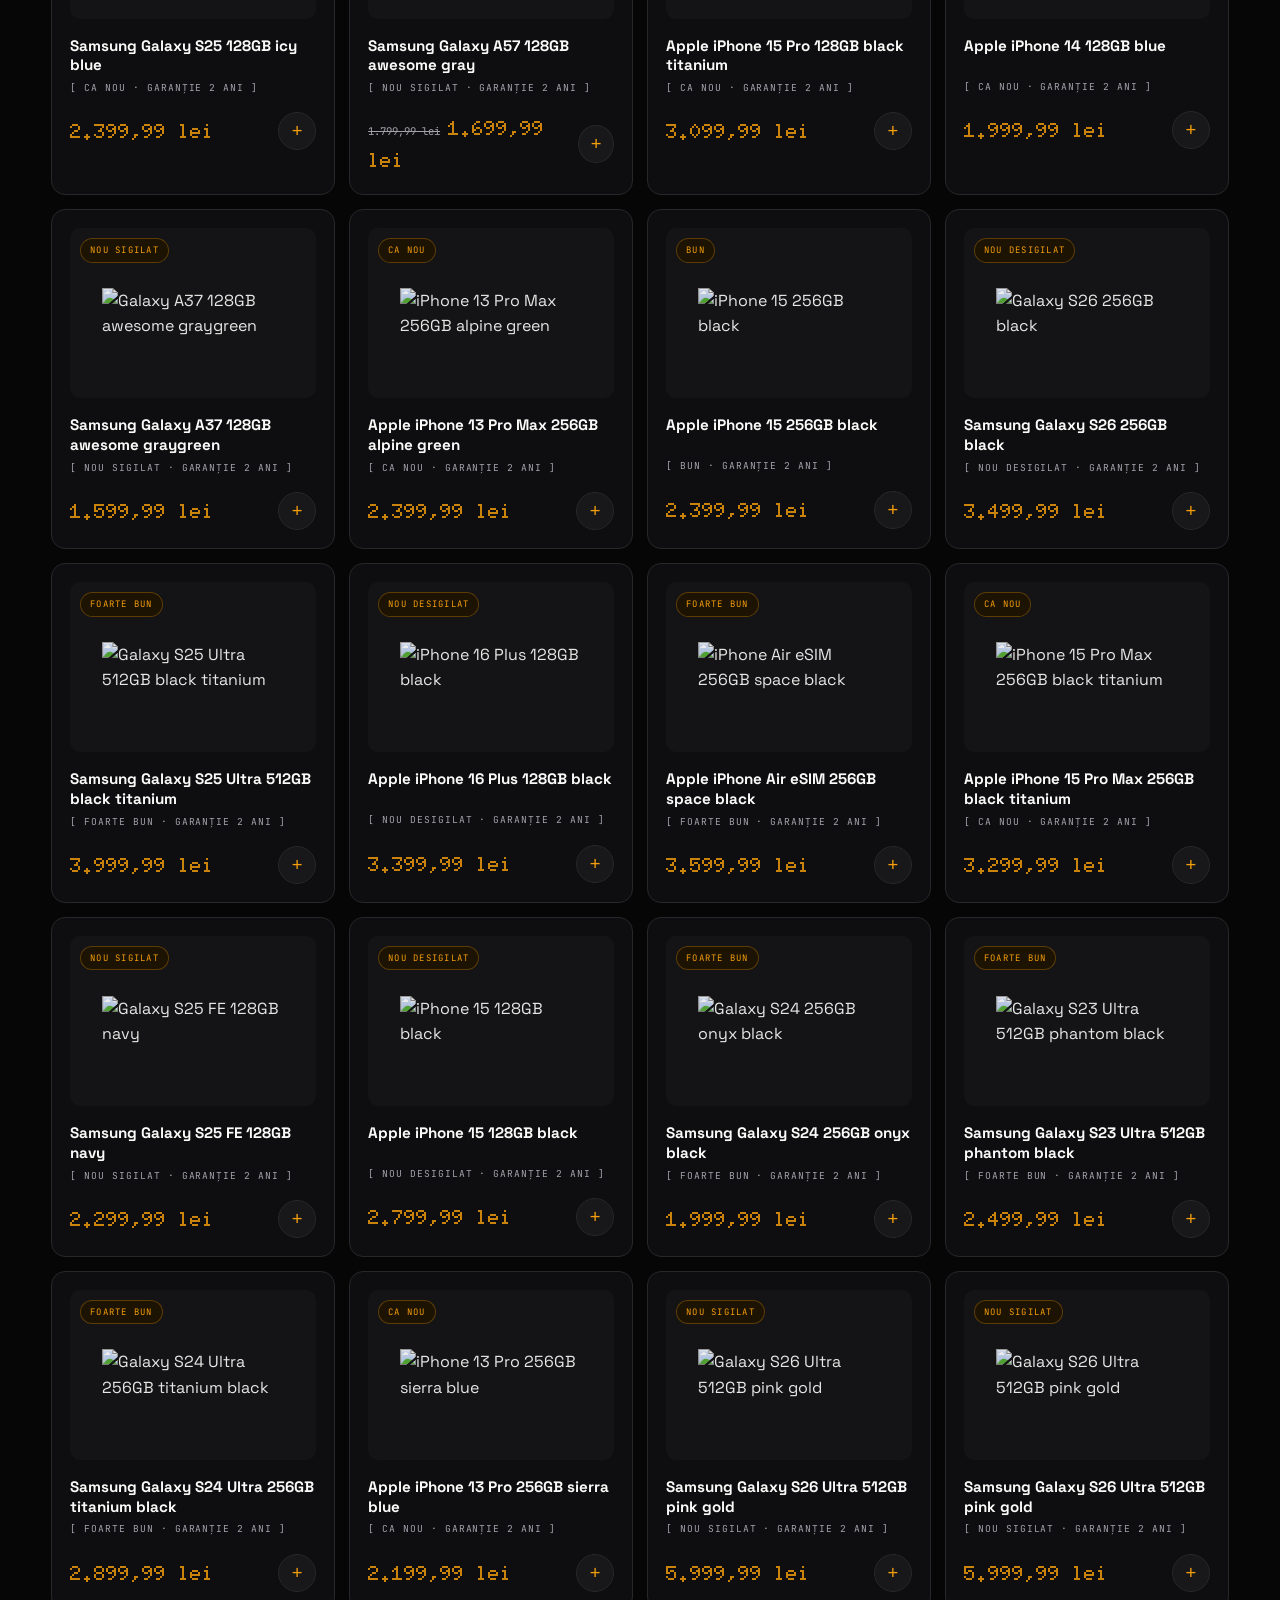
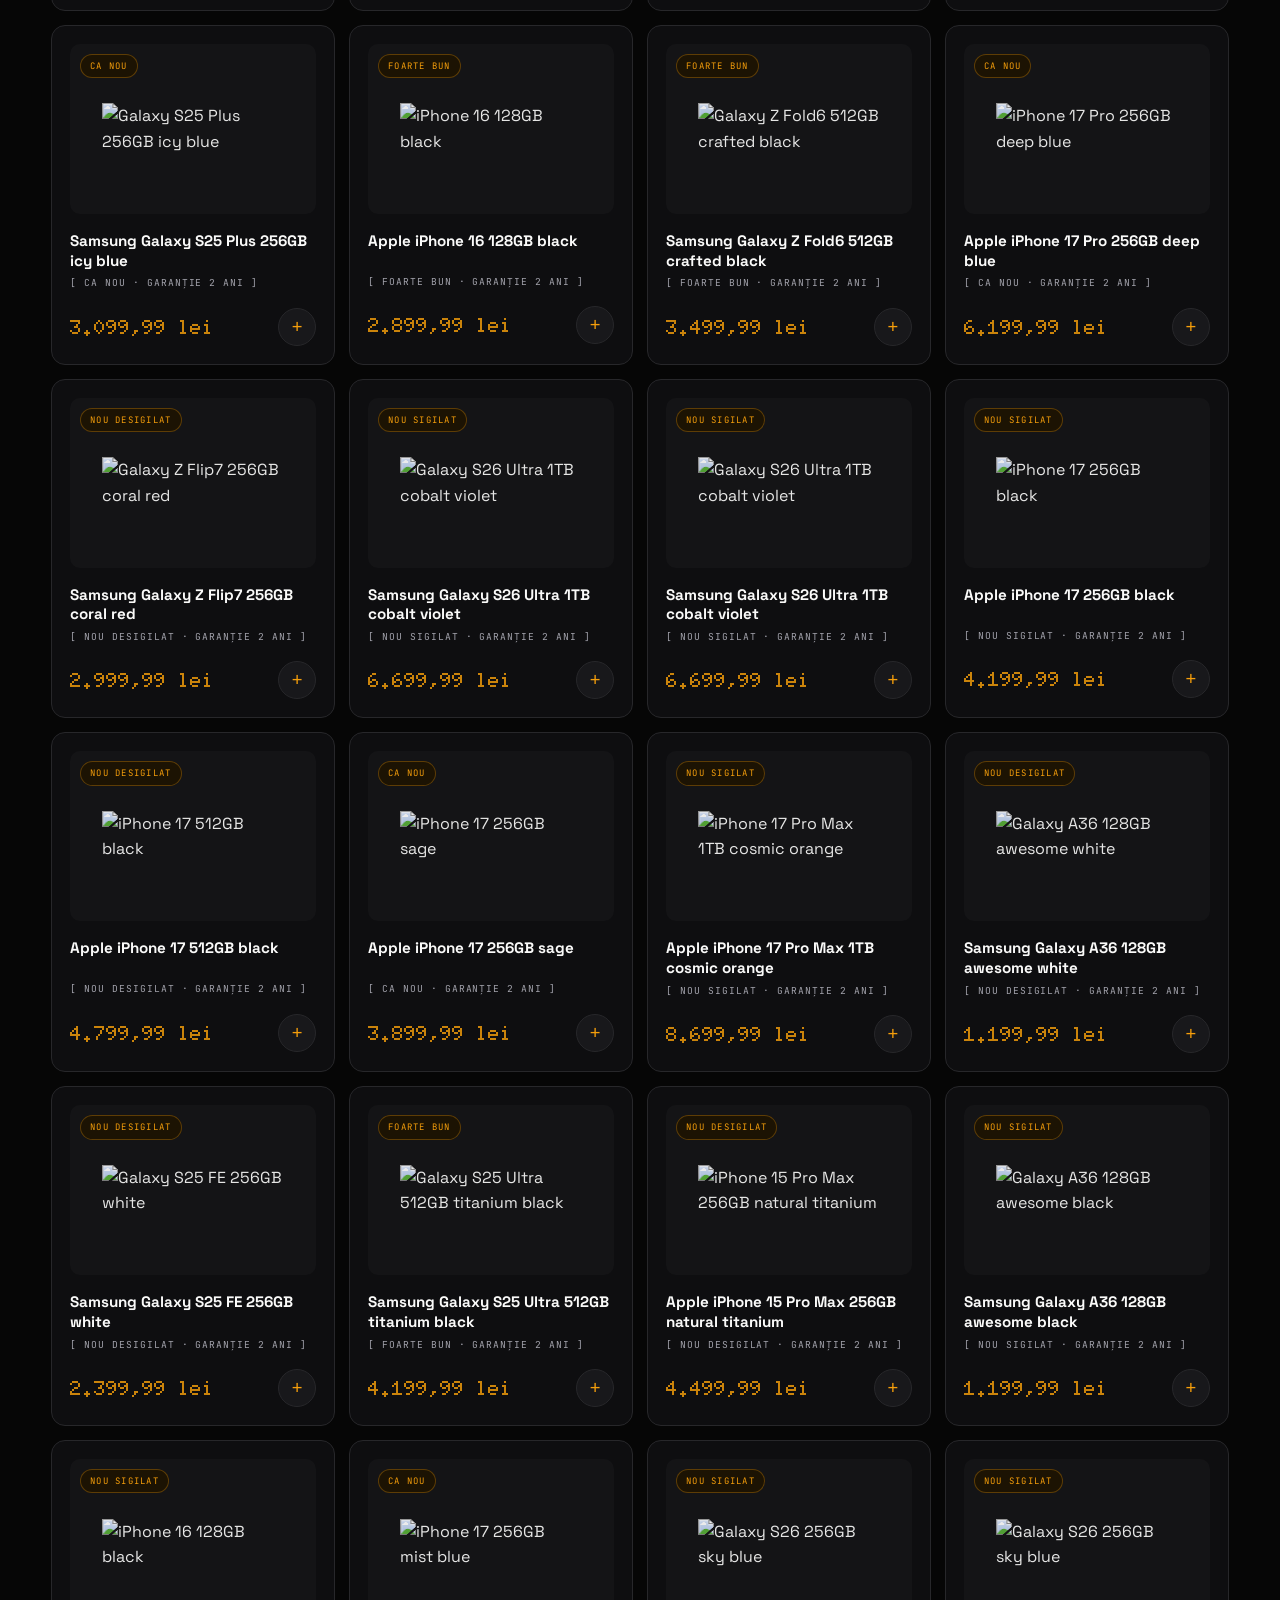
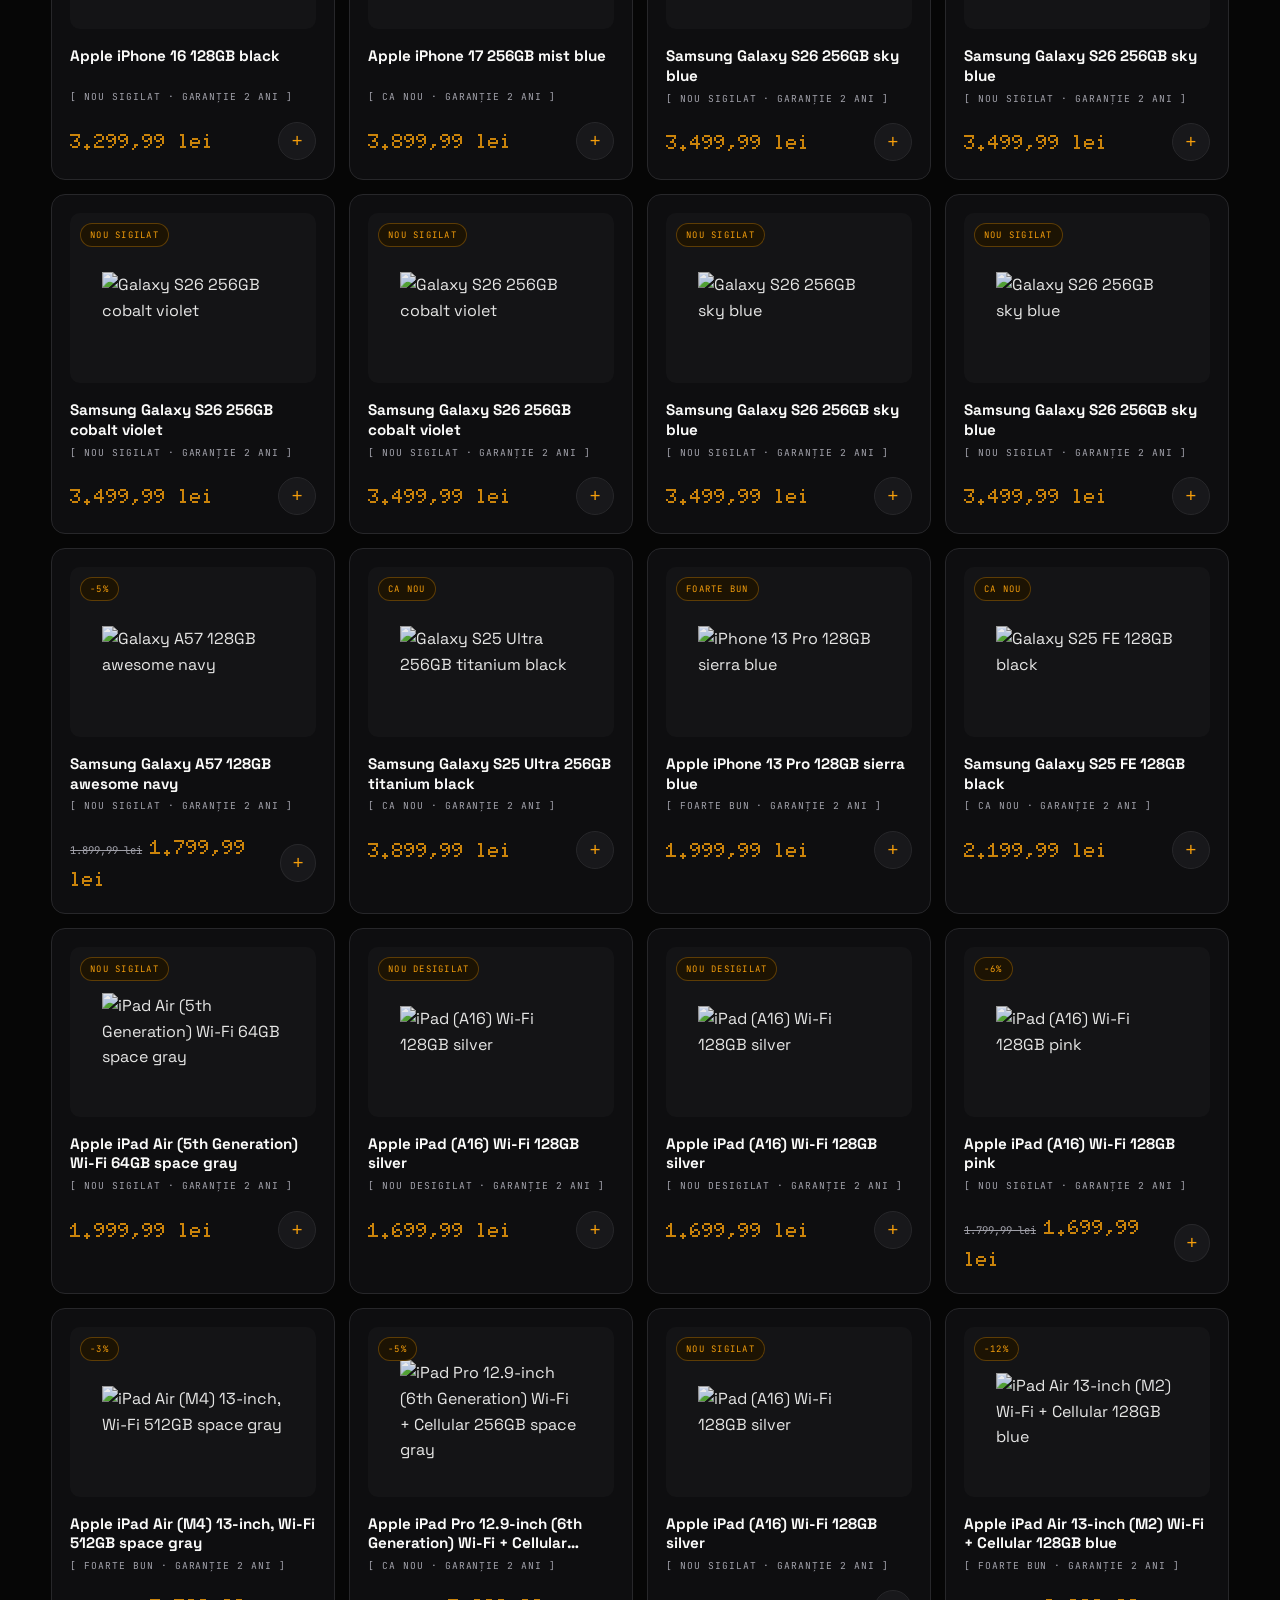
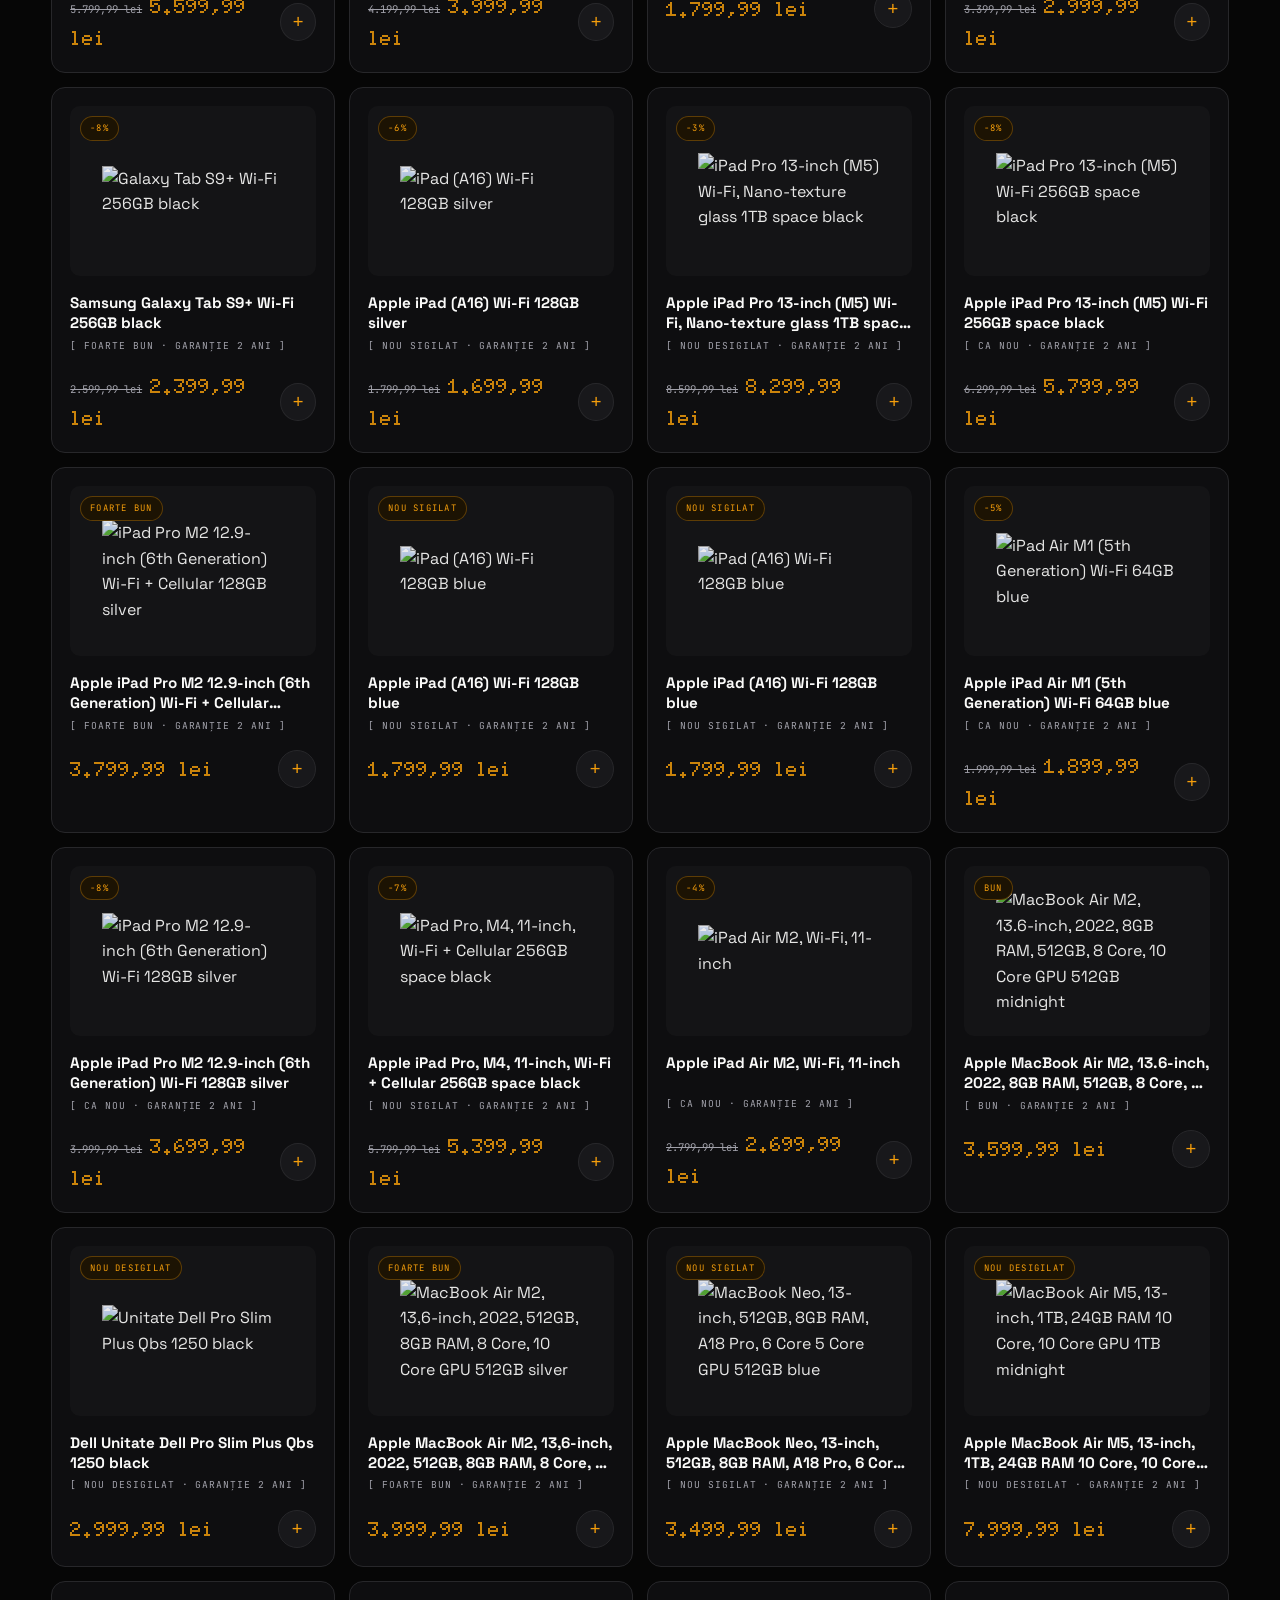
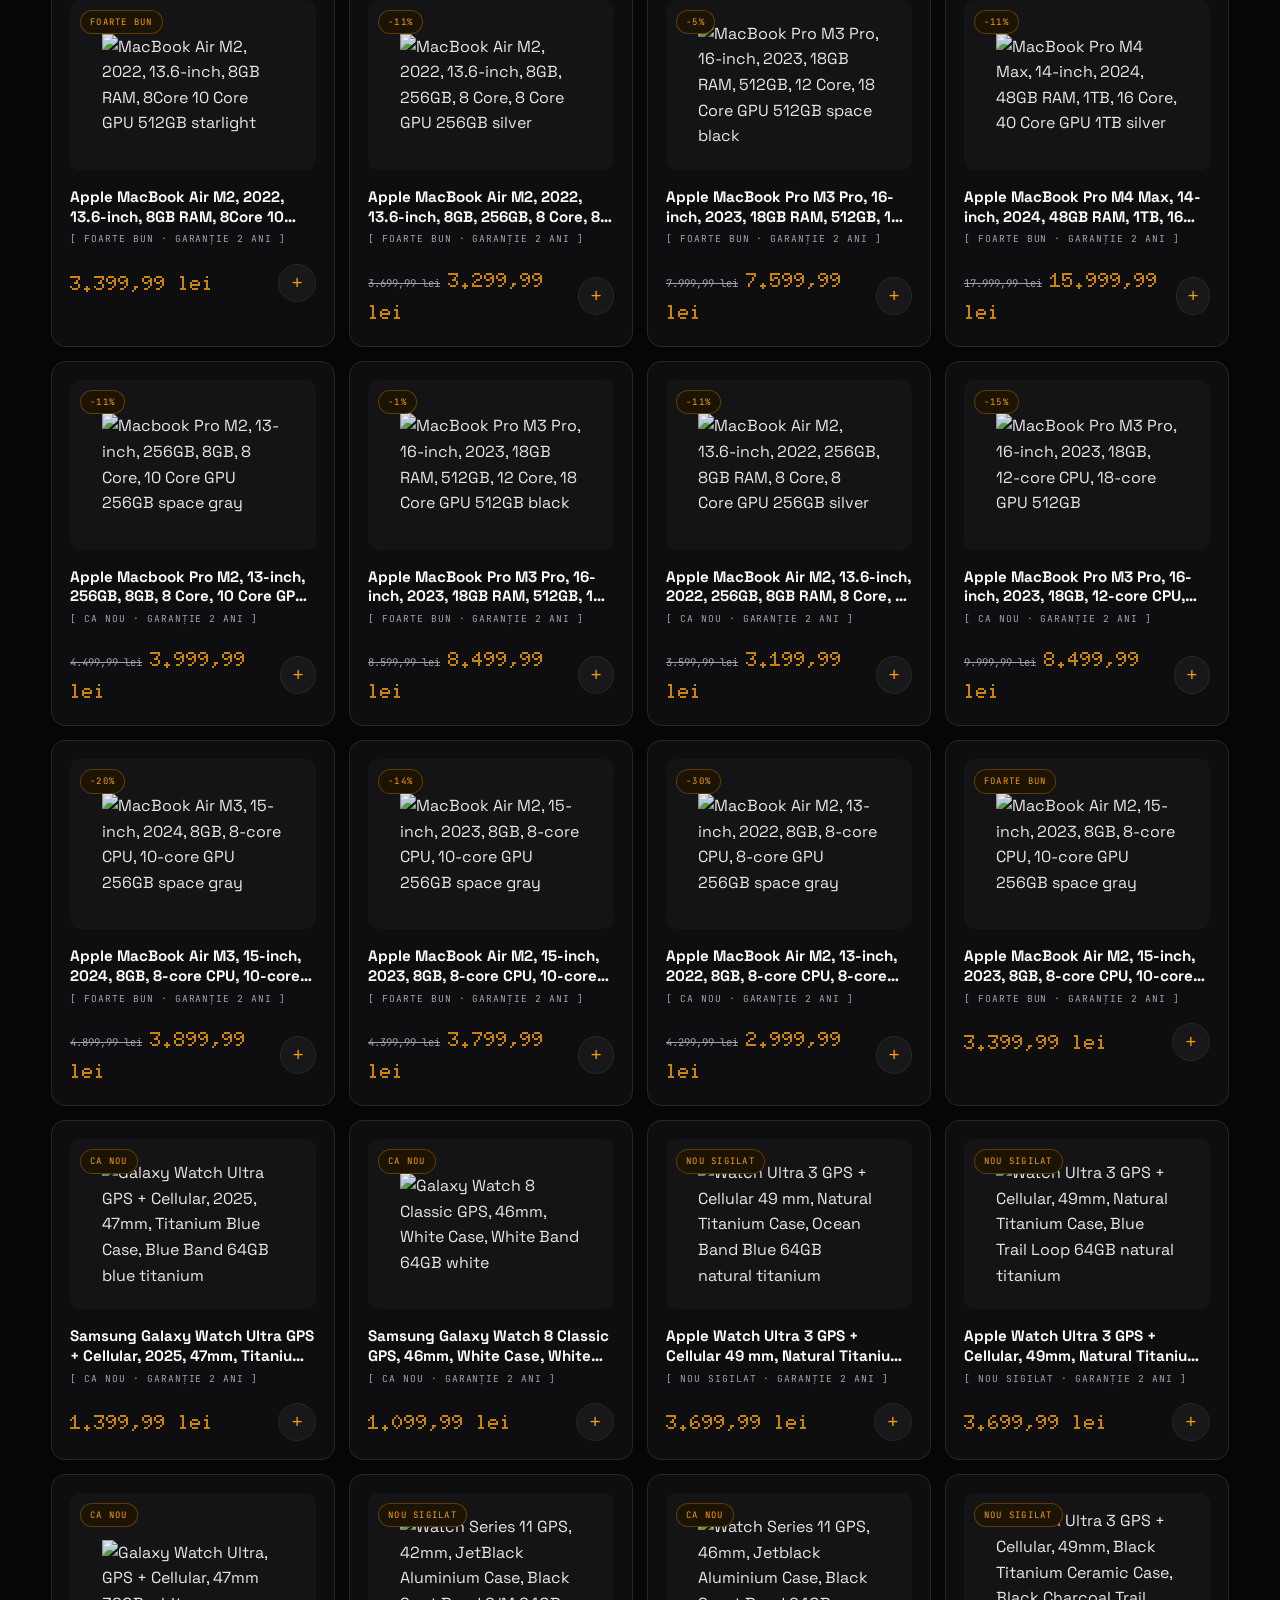
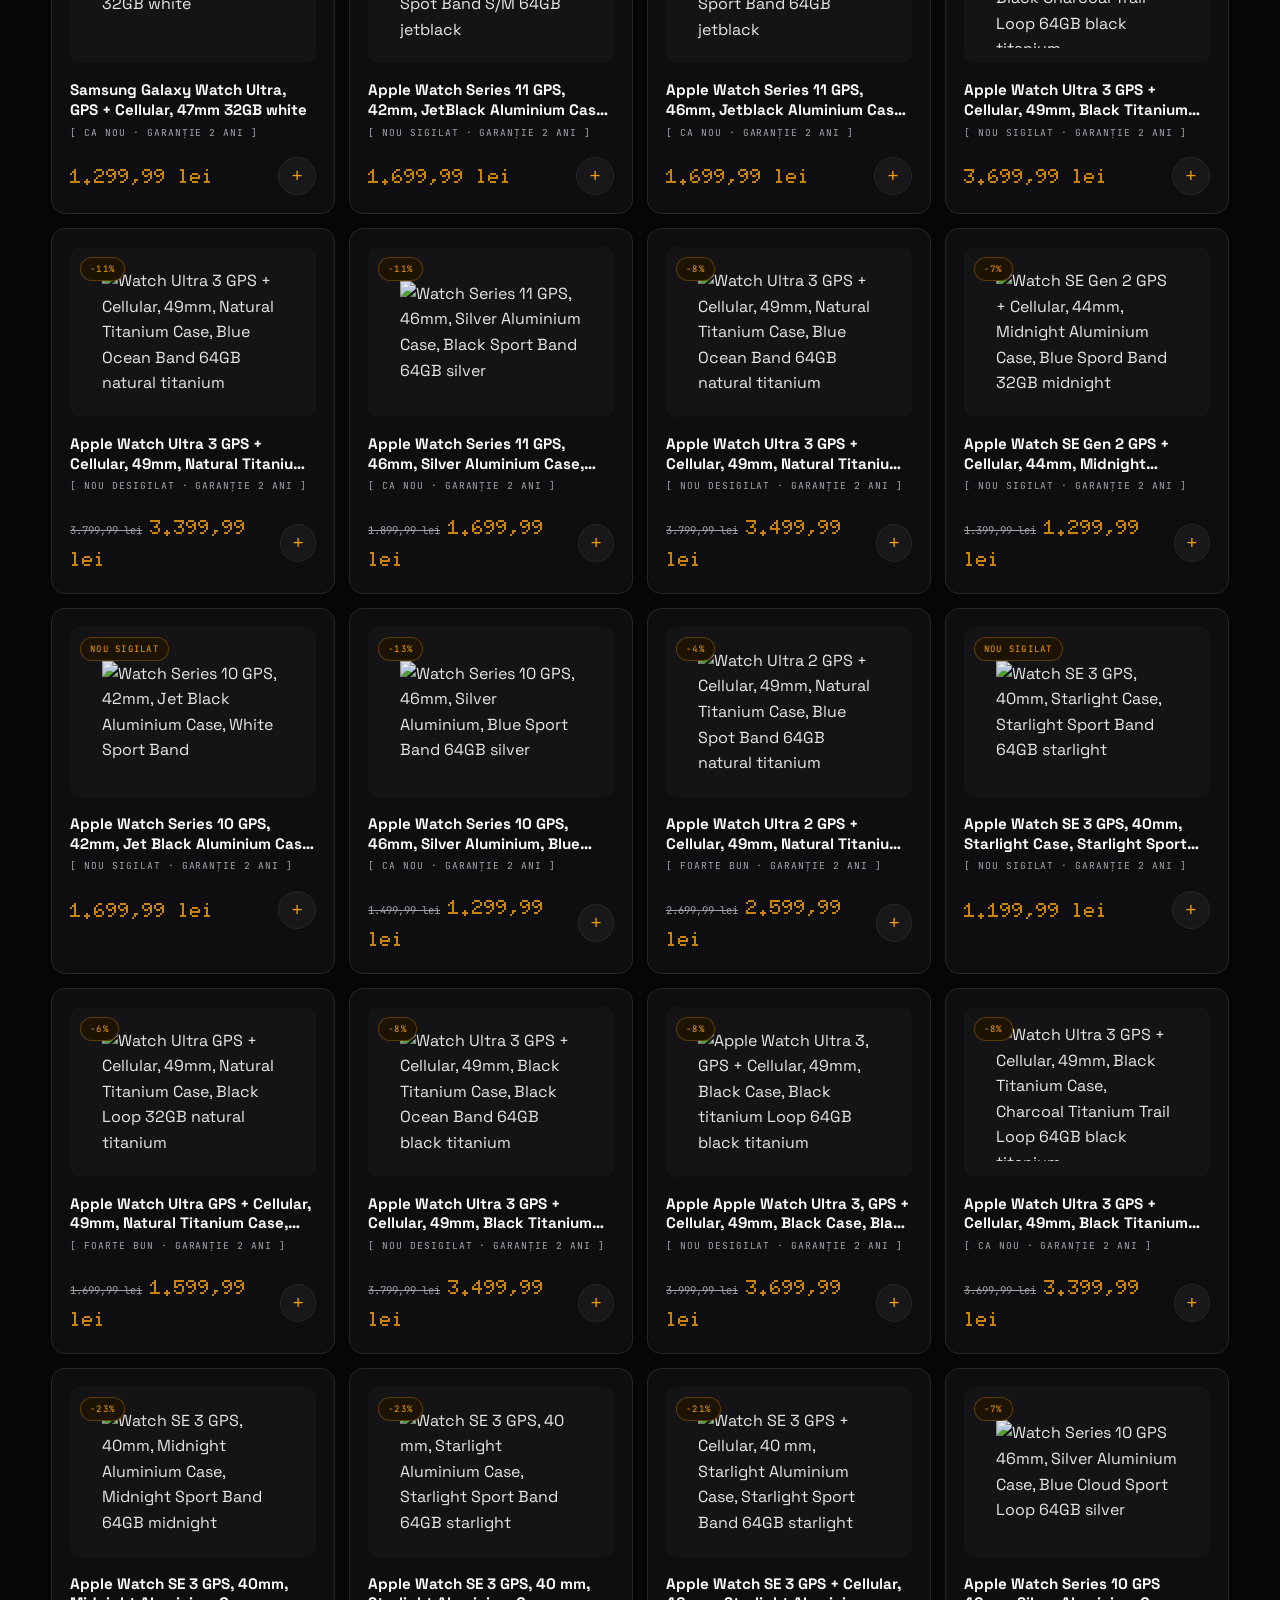
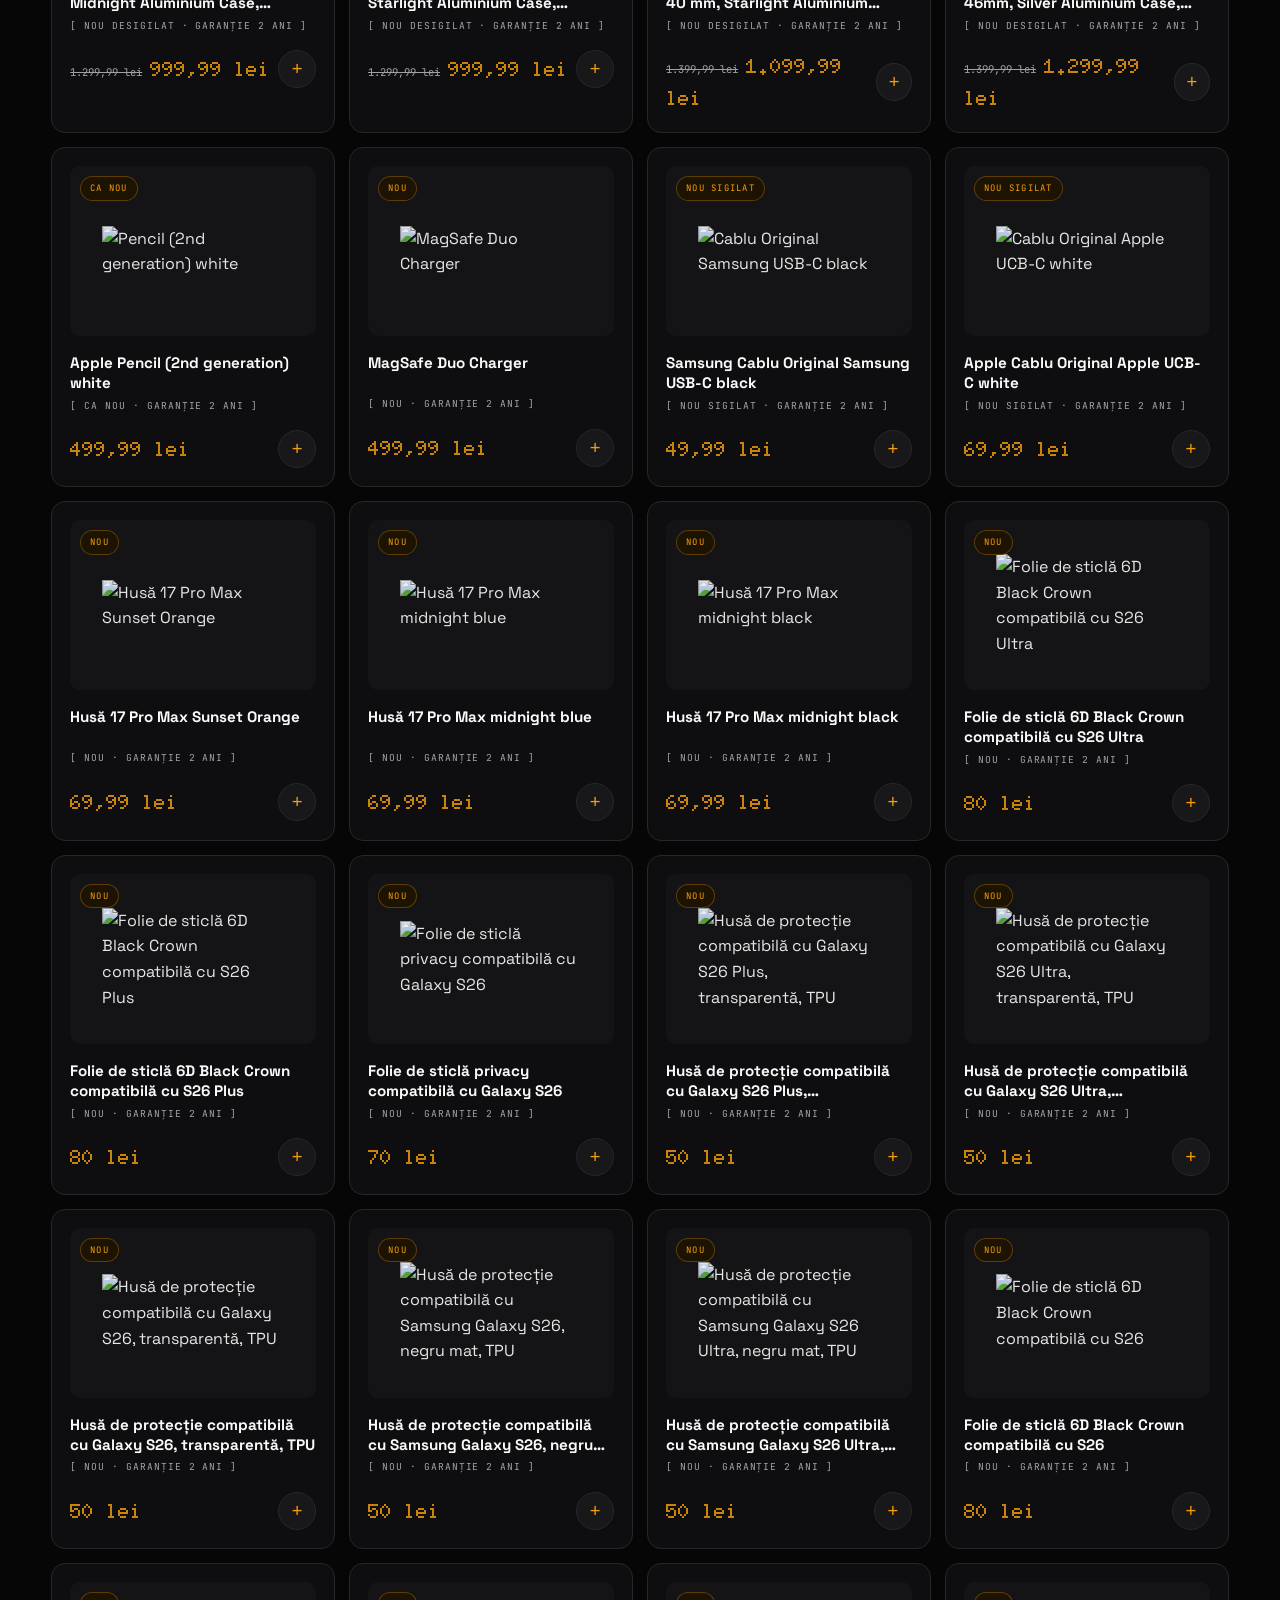
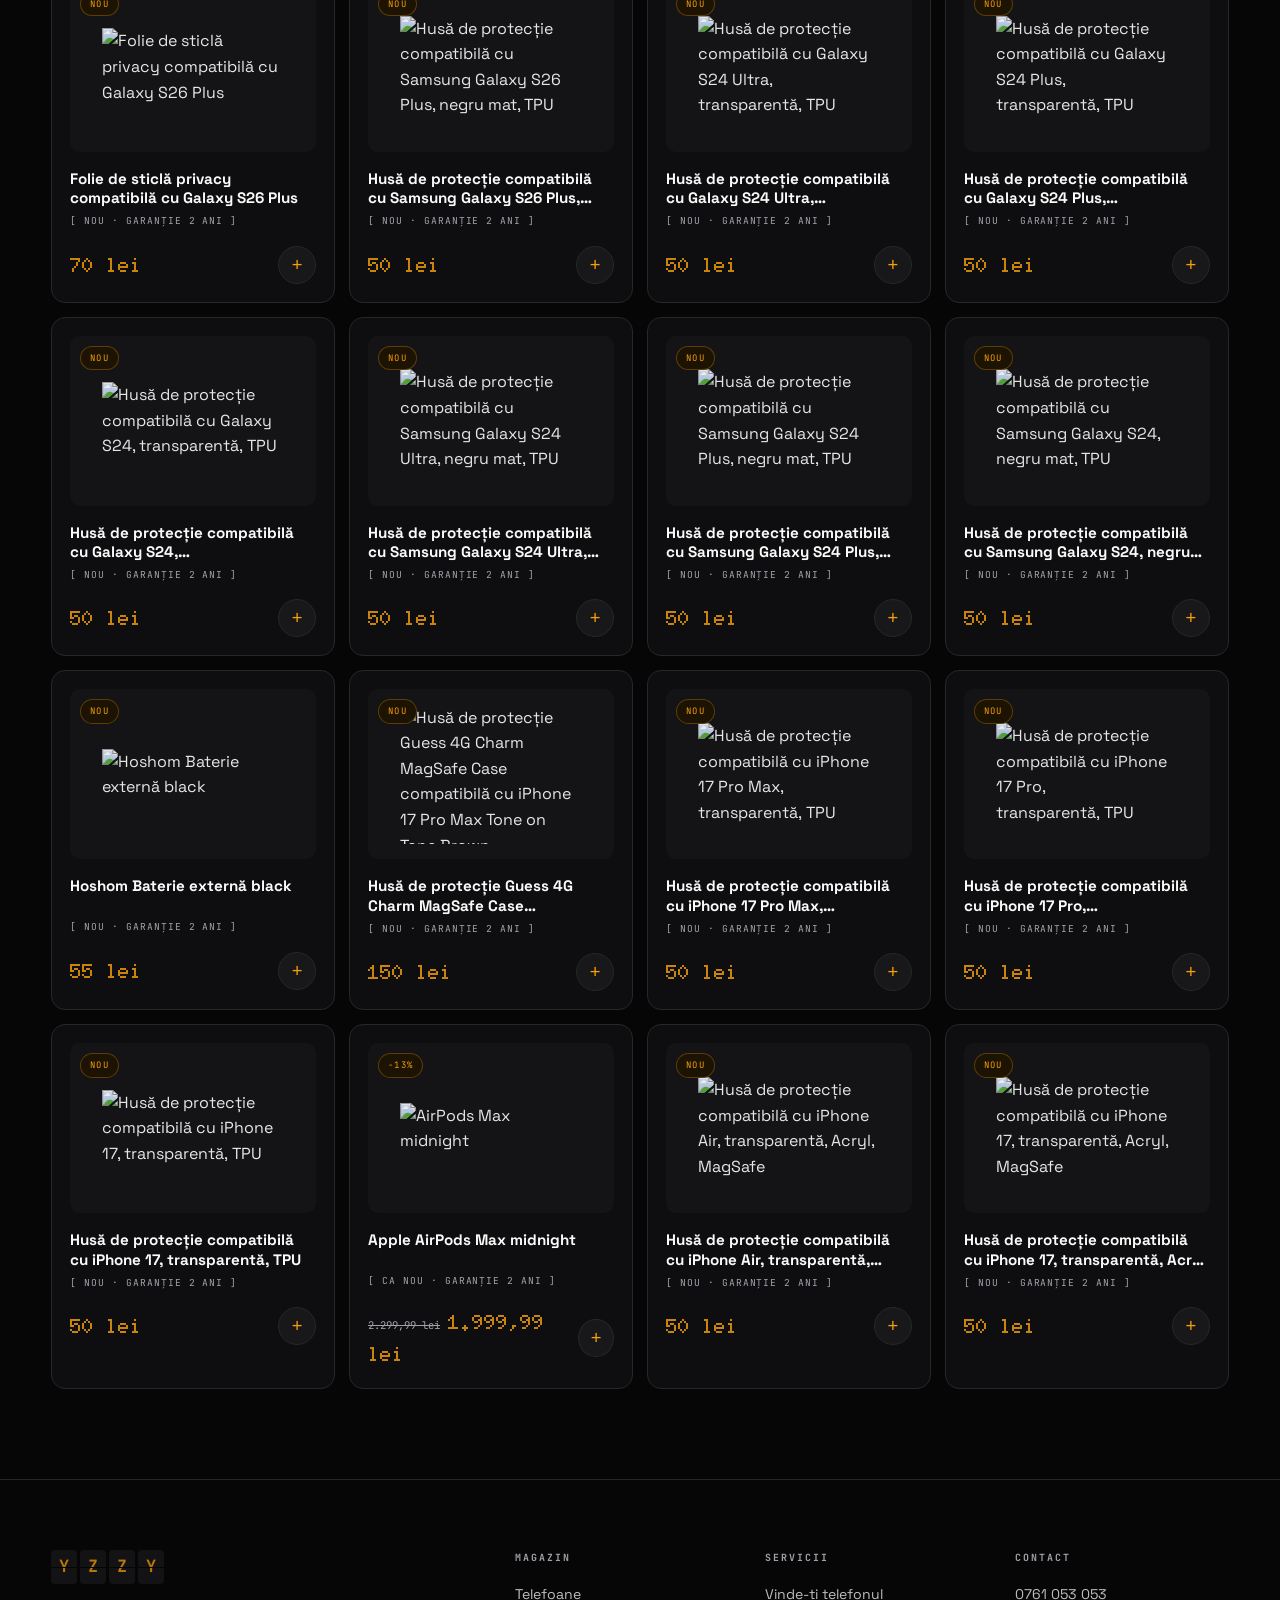
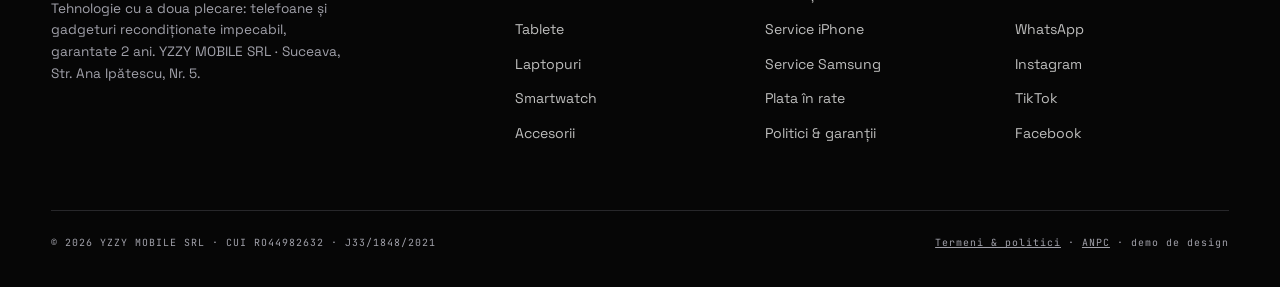
==== commit d5d3a04d: "Corectare: elimin afirmatiile false 'rate 0% / fara dobanda'; calculator onest + disclaimer DAE real" ====
--- a/catalog.html
+++ b/catalog.html
@@ -5,7 +5,7 @@
 <meta name="viewport" content="width=device-width, initial-scale=1.0">
 <title>Catalog — YZZY · Toate cursele</title>
 <meta name="description" content="Catalogul complet YZZY: telefoane, tablete, laptopuri, smartwatch și accesorii recondiționate, garantate 2 ani.">
-<link rel="stylesheet" href="theme.css">
+<link rel="stylesheet" href="theme.css?v=3">
 <style>
 .cat-hero{padding:130px 4vw 30px}
 .cat-hero h1{font-size:clamp(2.4rem,6vw,4.6rem)}
@@ -57,8 +57,8 @@
 
 <footer id="footer"></footer>
 
-<script src="data/catalog.js"></script>
-<script src="app.js"></script>
+<script src="data/catalog.js?v=3"></script>
+<script src="app.js?v=3"></script>
 <script>
 renderNav('catalog.html');
 renderFooter(document.getElementById('footer'));
--- a/theme.css
+++ b/theme.css
@@ -10,6 +10,8 @@
   --amber:#F59E0B;
   --amber-aprins:#FBBF24;
   --amber-ars:#B45309;
+  --galben:#FFD000;
+  --galben-dim:#C2A005;
   --alb:#FAFAF9;
   --gri:#A1A1AA;
   --verde:#4ADE80;
@@ -30,6 +32,7 @@
 .mono{font-family:var(--f-mono);letter-spacing:.12em;text-transform:uppercase}
 .dot{font-family:var(--f-dot);font-weight:900}
 .amber{color:var(--amber)}
+.galben{color:var(--galben)}
 .muted{color:var(--gri)}
 
 /* grila tehnica de fundal */
@@ -42,9 +45,11 @@
 nav{position:fixed;top:0;left:0;right:0;z-index:100;display:flex;align-items:center;justify-content:space-between;gap:16px;padding:14px 4vw;transition:background .3s,border-color .3s;border-bottom:1px solid transparent}
 nav.scrolled{background:rgba(6,6,6,.85);backdrop-filter:blur(16px);border-bottom-color:var(--linie)}
 .logo{display:flex;gap:3px;text-decoration:none}
-.logo .tile{position:relative;display:grid;place-items:center;width:26px;height:34px;background:var(--grafit);border-radius:4px;font-family:var(--f-mono);font-weight:700;font-size:17px;color:var(--amber);overflow:hidden}
-.logo .tile::after{content:"";position:absolute;left:0;right:0;top:50%;height:1px;background:var(--abis)}
-.logo .tile span{transition:transform .08s}
+.logo .tile{position:relative;display:grid;place-items:center;width:26px;height:34px;background:var(--grafit);border-radius:4px;font-family:var(--f-mono);font-weight:700;font-size:17px;color:var(--amber);overflow:hidden;perspective:150px}
+.logo .tile::after{content:"";position:absolute;left:0;right:0;top:50%;height:1px;background:var(--abis);z-index:2}
+.logo .tile span{display:inline-block;backface-visibility:hidden;transform-origin:center top}
+@keyframes flapDrop{0%{transform:rotateX(88deg)}55%{transform:rotateX(-10deg)}100%{transform:rotateX(0deg)}}
+.logo .tile.flapping{color:var(--galben);box-shadow:inset 0 0 0 1px rgba(255,208,0,.3)}
 .nav-links{display:flex;gap:24px;list-style:none}
 .nav-links a{font-family:var(--f-mono);font-size:.68rem;letter-spacing:.16em;text-transform:uppercase;color:var(--gri);text-decoration:none;transition:color .2s;padding:6px 0}
 .nav-links a:hover,.nav-links a.active{color:var(--amber)}
@@ -65,8 +70,8 @@
 .ticker{background:var(--fum);border-top:1px solid rgba(245,158,11,.15);border-bottom:1px solid rgba(245,158,11,.15);overflow:hidden;padding:11px 0}
 .ticker-track{display:flex;gap:46px;width:max-content;animation:tick 30s linear infinite}
 .ticker-track:hover{animation-play-state:paused}
-.ticker-track span{font-family:var(--f-mono);font-size:.68rem;letter-spacing:.16em;text-transform:uppercase;color:var(--amber);white-space:nowrap}
-.ticker-track i{font-style:normal;color:var(--amber-ars)}
+.ticker-track span{font-family:var(--f-mono);font-size:.68rem;letter-spacing:.16em;text-transform:uppercase;color:var(--galben);white-space:nowrap}
+.ticker-track i{font-style:normal;color:var(--galben-dim)}
 @keyframes tick{to{transform:translateX(-50%)}}
 
 /* ---------- sectiuni ---------- */
@@ -83,10 +88,10 @@
 .board-row{display:flex;gap:14px;align-items:center;padding:13px 20px;border-bottom:1px solid #1A1A1D;font-family:var(--f-mono);font-size:.74rem;letter-spacing:.08em;text-transform:uppercase;text-decoration:none;transition:background .2s}
 .board-row:last-child{border-bottom:none}
 a.board-row:hover{background:var(--grafit)}
-.board-row .col-name{flex:2;color:var(--alb);white-space:nowrap;overflow:hidden;text-overflow:ellipsis}
+.board-row .col-name{flex:2;min-width:0;color:var(--alb);white-space:nowrap;overflow:hidden;text-overflow:ellipsis}
 .board-row .col-state{width:110px;color:var(--verde);flex:none}
-.board-row .col-tag{flex:1.4;color:var(--gri);white-space:nowrap;overflow:hidden;text-overflow:ellipsis}
-.board-row .col-price{color:var(--amber);font-family:var(--f-dot);font-weight:900;font-size:.95rem;flex:none}
+.board-row .col-tag{flex:1.4;min-width:0;color:var(--gri);white-space:nowrap;overflow:hidden;text-overflow:ellipsis}
+.board-row .col-price{color:var(--galben);font-family:var(--f-dot);font-weight:900;font-size:.95rem;flex:none}
 .board-head{background:var(--grafit);color:var(--gri);font-size:.62rem}
 .board-head .col-state,.board-head .col-price{color:var(--gri);font-family:var(--f-mono);font-weight:400;font-size:.62rem}
 
